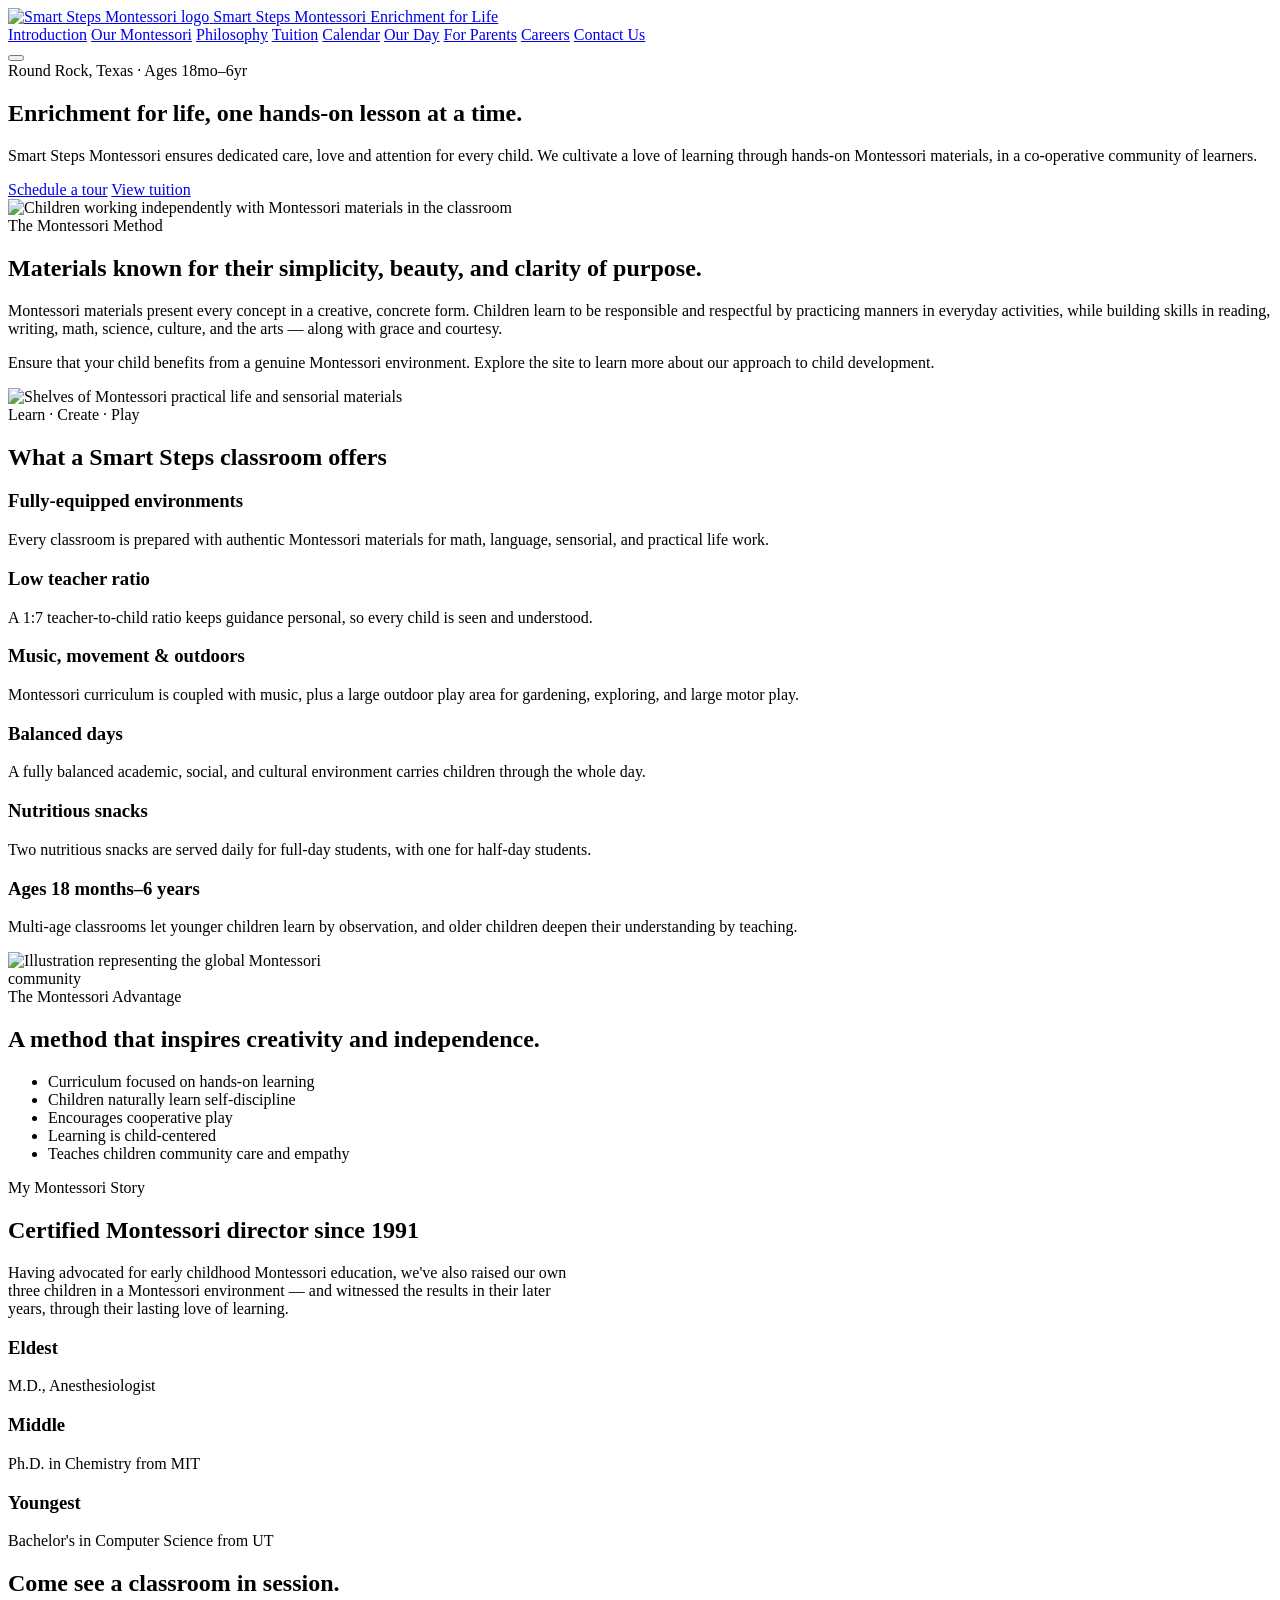
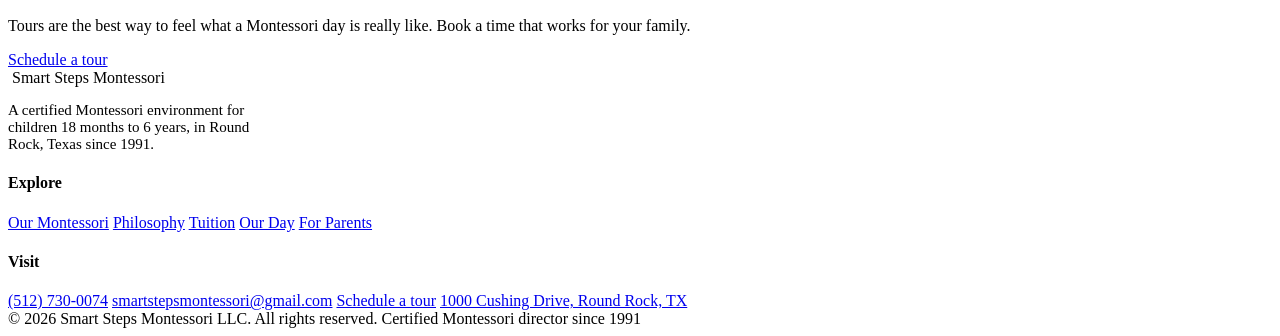
==== index.html @ af048578 "Add files via upload" ====
<!DOCTYPE html>
<html lang="en">
<head>
<meta charset="UTF-8">
<meta name="viewport" content="width=device-width, initial-scale=1.0">
<title>Introduction | Smart Steps Montessori</title>
<meta name="description" content="Individual-centered Montessori approach to child development in Round Rock, Texas. Innovative, creative, respectful, responsible, caring.">
<link rel="preconnect" href="https://fonts.googleapis.com">
<link rel="preconnect" href="https://fonts.gstatic.com" crossorigin>
<link href="https://fonts.googleapis.com/css2?family=Petrona:wght@500;600;700&family=Nunito+Sans:wght@400;600;700;800&family=Space+Mono:wght@400;700&display=swap" rel="stylesheet">
<link rel="stylesheet" href="assets/css/style.css">
</head>
<body>
<header class="site-header">
  <div class="header-inner">
    <a class="brand" href="index.html">
      <img src="assets/images/logo.png" alt="Smart Steps Montessori logo">
      <span>
        <span class="brand-name">Smart Steps Montessori</span>
        <span class="brand-tag">Enrichment for Life</span>
      </span>
    </a>
    <nav class="main-nav" aria-label="Primary">
      <a href="index.html" class="current">Introduction</a>
      <a href="our-montessori.html">Our Montessori</a>
      <a href="philosophy.html">Philosophy</a>
      <a href="tuition.html">Tuition</a>
      <a href="calendar.html">Calendar</a>
      <a href="our-day.html">Our Day</a>
      <a href="for-parents.html">For Parents</a>
      <a href="careers.html">Careers</a>
      <a href="contact.html">Contact Us</a>
    </nav>
    <button class="nav-toggle" aria-label="Toggle menu" aria-expanded="false">
      <span></span>
    </button>
  </div>
</header>


<section class="hero">
  <div class="hero-copy">
    <span class="eyebrow">Round Rock, Texas &middot; Ages 18mo&ndash;6yr</span>
    <h1>Enrichment for life, one hands-on lesson at a time.</h1>
    <p class="lede">Smart Steps Montessori ensures dedicated care, love and attention for every child. We cultivate a love of learning through hands-on Montessori materials, in a co-operative community of learners.</p>
    <div class="button-row">
      <a class="btn btn-primary" href="https://calendly.com/ssms/smart-steps-montessori-tour" target="_blank" rel="noopener">Schedule a tour</a>
      <a class="btn btn-outline" href="tuition.html">View tuition</a>
    </div>
  </div>
  <div class="hero-media">
    <img src="assets/images/hero-kids.jpg" alt="Children working independently with Montessori materials in the classroom">
  </div>
</section>

<div class="material-strip"><span></span><span></span><span></span><span></span><span></span><span></span><span></span><span></span></div>

<section class="block">
  <div class="container">
    <div class="split">
      <div>
        <span class="eyebrow">The Montessori Method</span>
        <h2>Materials known for their simplicity, beauty, and clarity of purpose.</h2>
        <p>Montessori materials present every concept in a creative, concrete form. Children learn to be responsible and respectful by practicing manners in everyday activities, while building skills in reading, writing, math, science, culture, and the arts &mdash; along with grace and courtesy.</p>
        <p>Ensure that your child benefits from a genuine Montessori environment. Explore the site to learn more about our approach to child development.</p>
      </div>
      <div class="split-media">
        <img src="assets/images/classroom-shelf.jpg" alt="Shelves of Montessori practical life and sensorial materials">
      </div>
    </div>
  </div>
</section>

<section class="block alt">
  <div class="container">
    <div class="section-head">
      <span class="eyebrow">Learn &middot; Create &middot; Play</span>
      <h2>What a Smart Steps classroom offers</h2>
    </div>
    <ul class="grid cols-3" style="list-style:none; padding:0;">
      <li class="card">
        <h3>Fully-equipped environments</h3>
        <p>Every classroom is prepared with authentic Montessori materials for math, language, sensorial, and practical life work.</p>
      </li>
      <li class="card">
        <h3>Low teacher ratio</h3>
        <p>A 1:7 teacher-to-child ratio keeps guidance personal, so every child is seen and understood.</p>
      </li>
      <li class="card">
        <h3>Music, movement &amp; outdoors</h3>
        <p>Montessori curriculum is coupled with music, plus a large outdoor play area for gardening, exploring, and large motor play.</p>
      </li>
      <li class="card">
        <h3>Balanced days</h3>
        <p>A fully balanced academic, social, and cultural environment carries children through the whole day.</p>
      </li>
      <li class="card">
        <h3>Nutritious snacks</h3>
        <p>Two nutritious snacks are served daily for full-day students, with one for half-day students.</p>
      </li>
      <li class="card">
        <h3>Ages 18 months&ndash;6 years</h3>
        <p>Multi-age classrooms let younger children learn by observation, and older children deepen their understanding by teaching.</p>
      </li>
    </ul>
  </div>
</section>

<section class="block">
  <div class="container">
    <div class="split reverse">
      <div class="split-media">
        <img src="assets/images/globe.png" alt="Illustration representing the global Montessori community" style="max-width:340px; margin:0 auto; box-shadow:none;">
      </div>
      <div>
        <span class="eyebrow">The Montessori Advantage</span>
        <h2>A method that inspires creativity and independence.</h2>
        <ul class="leaf-list">
          <li>Curriculum focused on hands-on learning</li>
          <li>Children naturally learn self-discipline</li>
          <li>Encourages cooperative play</li>
          <li>Learning is child-centered</li>
          <li>Teaches children community care and empathy</li>
        </ul>
      </div>
    </div>
  </div>
</section>

<section class="block alt">
  <div class="container">
    <div class="section-head" style="max-width:70ch;">
      <span class="eyebrow">My Montessori Story</span>
      <h2>Certified Montessori director since 1991</h2>
      <p>Having advocated for early childhood Montessori education, we've also raised our own three children in a Montessori environment &mdash; and witnessed the results in their later years, through their lasting love of learning.</p>
    </div>
    <div class="grid cols-3">
      <div class="card"><h3>Eldest</h3><p>M.D., Anesthesiologist</p></div>
      <div class="card"><h3>Middle</h3><p>Ph.D. in Chemistry from MIT</p></div>
      <div class="card"><h3>Youngest</h3><p>Bachelor's in Computer Science from UT</p></div>
    </div>
  </div>
</section>

<section class="block">
  <div class="container">
    <div class="callout">
      <div>
        <h2>Come see a classroom in session.</h2>
        <p>Tours are the best way to feel what a Montessori day is really like. Book a time that works for your family.</p>
      </div>
      <a class="btn btn-primary" href="https://calendly.com/ssms/smart-steps-montessori-tour" target="_blank" rel="noopener">Schedule a tour</a>
    </div>
  </div>
</section>
<footer class="site-footer">
  <div class="container">
    <div class="footer-grid">
      <div>
        <div class="footer-brand">
          <img src="assets/images/logo.png" alt="">
          <span>Smart Steps Montessori</span>
        </div>
        <p style="max-width: 34ch; font-size: 0.94rem;">A certified Montessori environment for children 18 months to 6 years, in Round Rock, Texas since 1991.</p>
      </div>
      <div class="footer-col">
        <h4>Explore</h4>
        <a href="our-montessori.html">Our Montessori</a>
        <a href="philosophy.html">Philosophy</a>
        <a href="tuition.html">Tuition</a>
        <a href="our-day.html">Our Day</a>
        <a href="for-parents.html">For Parents</a>
      </div>
      <div class="footer-col">
        <h4>Visit</h4>
        <a href="tel:+15127300074">(512) 730-0074</a>
        <a href="mailto:smartstepsmontessori@gmail.com">smartstepsmontessori@gmail.com</a>
        <a href="https://calendly.com/ssms/smart-steps-montessori-tour" target="_blank" rel="noopener">Schedule a tour</a>
        <a href="contact.html">1000 Cushing Drive, Round Rock, TX</a>
      </div>
    </div>
    <div class="footer-bottom">
      <span>&copy; <span id="year"></span> Smart Steps Montessori LLC. All rights reserved.</span>
      <span class="tagline">Certified Montessori director since 1991</span>
    </div>
  </div>
</footer>
<script>document.getElementById('year').textContent = new Date().getFullYear();</script>
<script src="assets/js/main.js"></script>
</body>
</html>
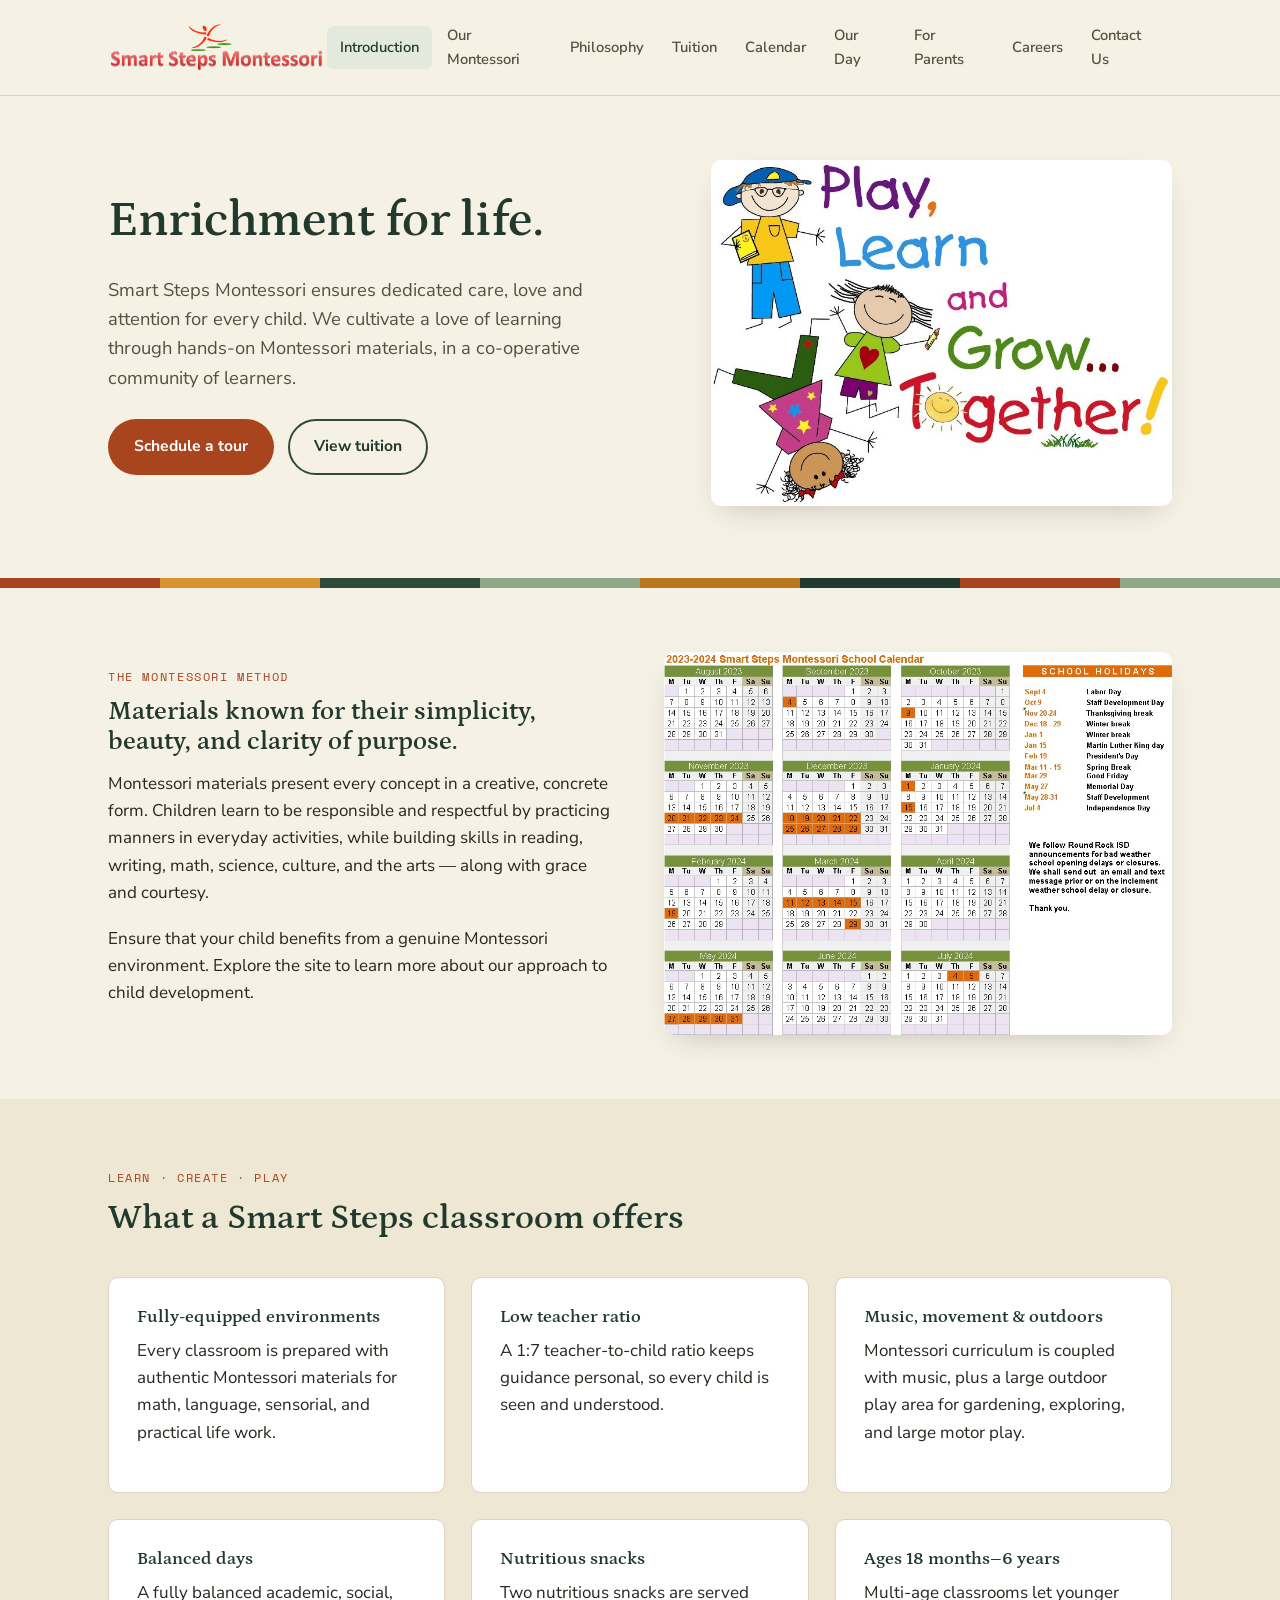
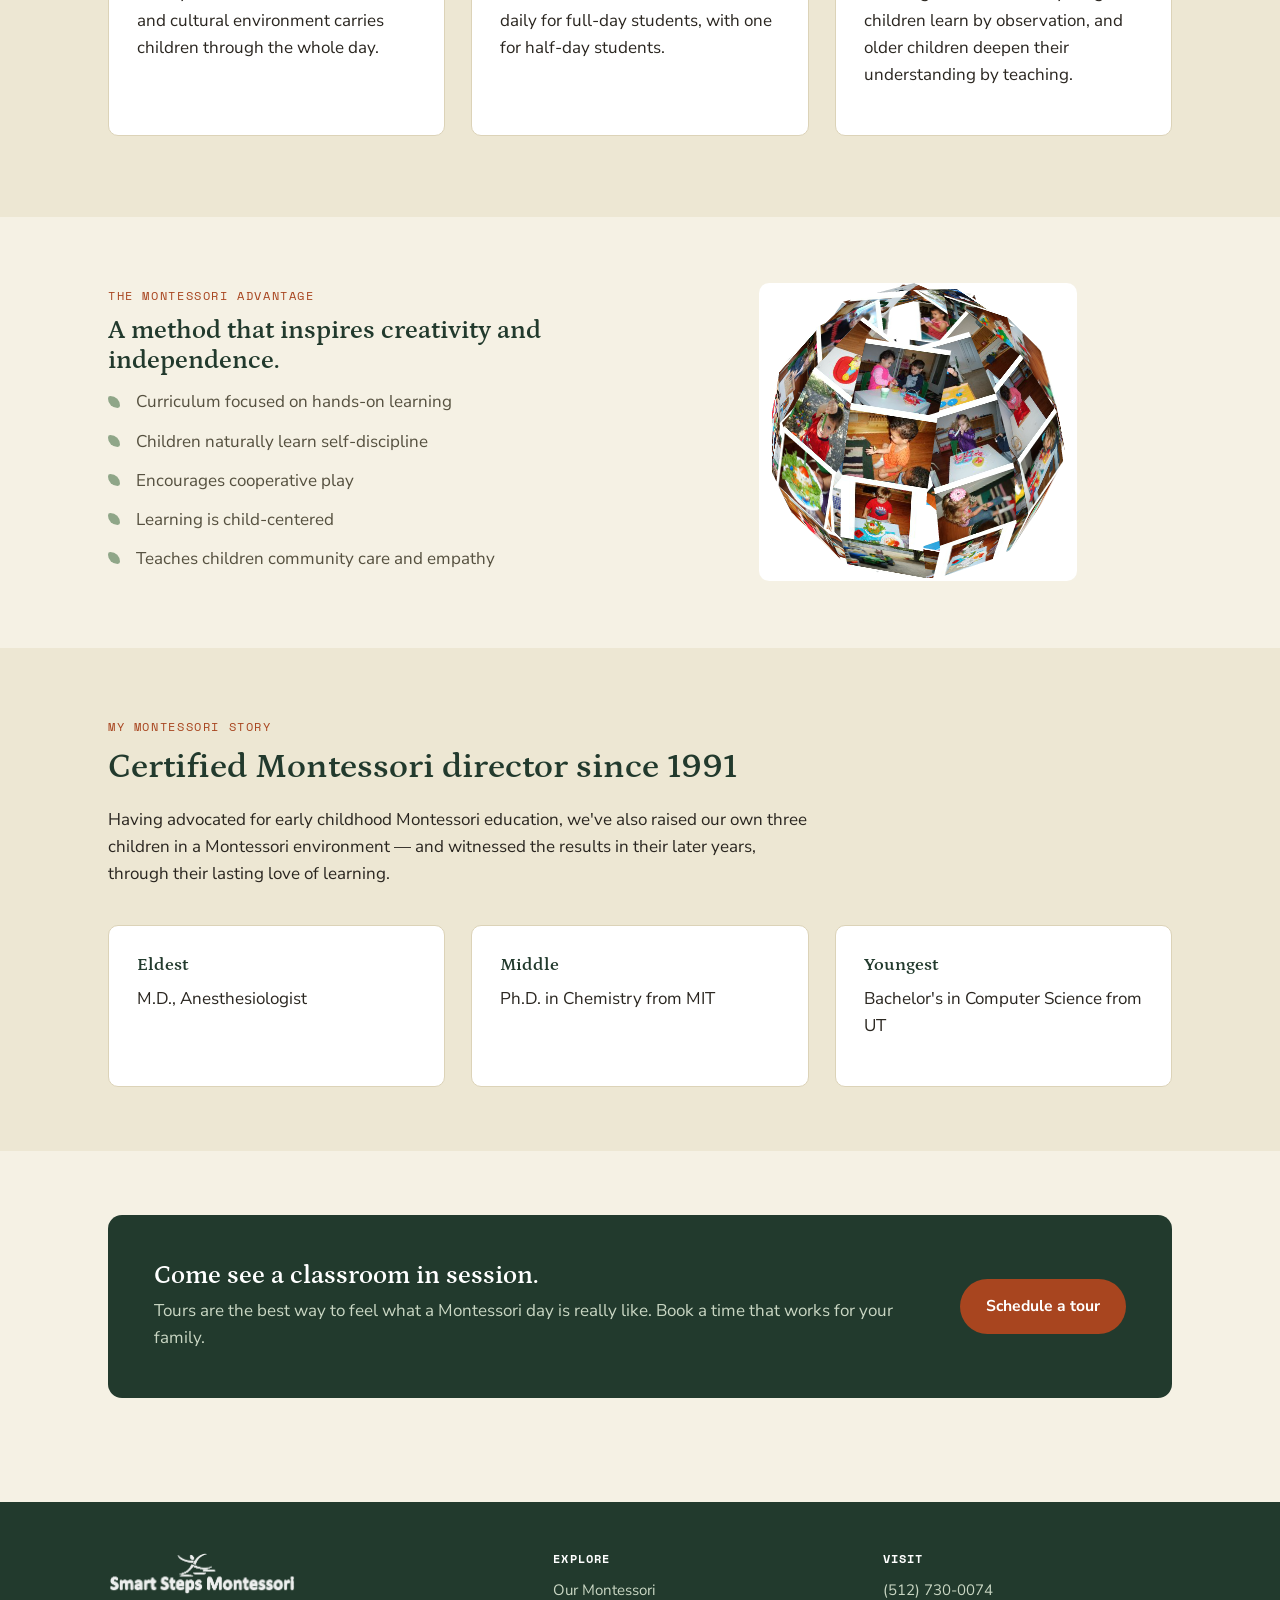
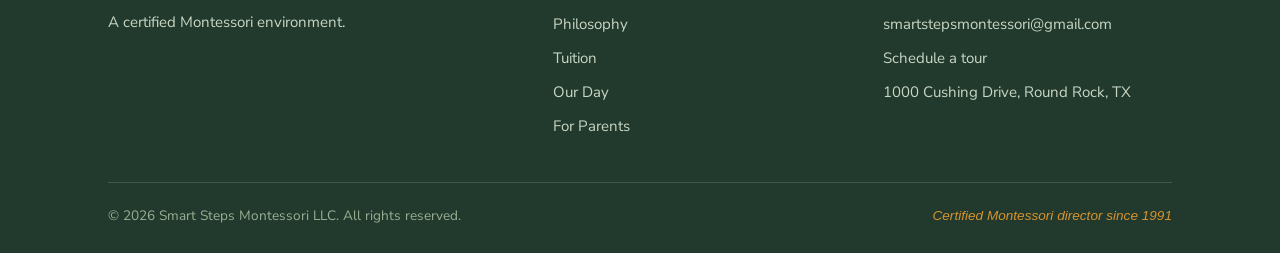
==== commit 0891a331: "Update index.html" ====
--- a/index.html
+++ b/index.html
@@ -15,10 +15,6 @@
   <div class="header-inner">
     <a class="brand" href="index.html">
       <img src="assets/images/logo.png" alt="Smart Steps Montessori logo">
-      <span>
-        <span class="brand-name">Smart Steps Montessori</span>
-        <span class="brand-tag">Enrichment for Life</span>
-      </span>
     </a>
     <nav class="main-nav" aria-label="Primary">
       <a href="index.html" class="current">Introduction</a>
@@ -40,8 +36,7 @@
 
 <section class="hero">
   <div class="hero-copy">
-    <span class="eyebrow">Round Rock, Texas &middot; Ages 18mo&ndash;6yr</span>
-    <h1>Enrichment for life, one hands-on lesson at a time.</h1>
+    <h1>Enrichment for life.</h1>
     <p class="lede">Smart Steps Montessori ensures dedicated care, love and attention for every child. We cultivate a love of learning through hands-on Montessori materials, in a co-operative community of learners.</p>
     <div class="button-row">
       <a class="btn btn-primary" href="https://calendly.com/ssms/smart-steps-montessori-tour" target="_blank" rel="noopener">Schedule a tour</a>
@@ -159,9 +154,8 @@
       <div>
         <div class="footer-brand">
           <img src="assets/images/logo.png" alt="">
-          <span>Smart Steps Montessori</span>
         </div>
-        <p style="max-width: 34ch; font-size: 0.94rem;">A certified Montessori environment for children 18 months to 6 years, in Round Rock, Texas since 1991.</p>
+        <p style="max-width: 34ch; font-size: 0.94rem;">A certified Montessori environment.</p>
       </div>
       <div class="footer-col">
         <h4>Explore</h4>
--- a/assets/css/style.css
+++ b/assets/css/style.css
@@ -0,0 +1,502 @@
+/* ==========================================================================
+   Smart Steps Montessori — Design System
+   Palette grounded in Montessori material colors:
+   - Paper: warm ivory (classroom wall / paper)
+   - Forest: deep green (the outdoor/garden work the school emphasizes)
+   - Marigold: warm gold (golden bead material)
+   - Brick: muted terracotta-brick (red rods / sandpaper letters)
+   - Sage: soft green-grey (plant/leaf tint for cards)
+   ========================================================================== */
+
+:root {
+  --paper: #F5F1E4;
+  --paper-deep: #EDE7D3;
+  --ink: #2A2620;
+  --ink-soft: #55503f;
+  --forest: #2F4A3B;
+  --forest-deep: #223A2D;
+  --marigold: #D6932E;
+  --marigold-deep: #B9761C;
+  --brick: #A8451F;
+  --sage: #8FA688;
+  --sage-pale: #E4E9DD;
+  --line: #DCD3B8;
+  --radius: 6px;
+  --shadow: 0 12px 30px -14px rgba(42, 38, 32, 0.28);
+  --max: 1120px;
+}
+
+/* -------------------- Reset -------------------- */
+*, *::before, *::after { box-sizing: border-box; }
+html { scroll-behavior: smooth; }
+body {
+  margin: 0;
+  background: var(--paper);
+  color: var(--ink);
+  font-family: "Nunito Sans", -apple-system, BlinkMacSystemFont, "Segoe UI", sans-serif;
+  font-size: 17px;
+  line-height: 1.6;
+  -webkit-font-smoothing: antialiased;
+}
+img { max-width: 100%; display: block; }
+a { color: inherit; }
+ul { padding-left: 0; }
+h1, h2, h3, h4 {
+  font-family: "Petrona", Georgia, "Times New Roman", serif;
+  font-weight: 600;
+  line-height: 1.18;
+  margin: 0 0 0.5em;
+  color: var(--forest-deep);
+}
+p { margin: 0 0 1.1em; }
+.container {
+  max-width: var(--max);
+  margin: 0 auto;
+  padding: 0 28px;
+}
+
+/* focus visibility */
+a:focus-visible, button:focus-visible, .btn:focus-visible {
+  outline: 3px solid var(--marigold);
+  outline-offset: 3px;
+}
+
+@media (prefers-reduced-motion: reduce) {
+  * { animation: none !important; transition: none !important; scroll-behavior: auto !important; }
+}
+
+/* -------------------- Eyebrow / labels (mono, ties to counting materials) -------------------- */
+.eyebrow {
+  font-family: "Space Mono", monospace;
+  font-size: 0.72rem;
+  letter-spacing: 0.14em;
+  text-transform: uppercase;
+  color: var(--brick);
+  display: inline-block;
+  margin-bottom: 0.9em;
+}
+
+/* -------------------- Header -------------------- */
+.site-header {
+  position: sticky;
+  top: 0;
+  z-index: 50;
+  background: var(--paper);
+  border-bottom: 1px solid var(--line);
+}
+.header-inner {
+  display: flex;
+  align-items: center;
+  justify-content: space-between;
+  padding: 14px 28px;
+  max-width: var(--max);
+  margin: 0 auto;
+}
+.brand {
+  display: flex;
+  align-items: center;
+  gap: 12px;
+  text-decoration: none;
+  color: var(--forest-deep);
+}
+.brand img { height: 52px; width: auto; }
+.brand-name {
+  font-family: "Petrona", serif;
+  font-weight: 700;
+  font-size: 1.28rem;
+  line-height: 1.1;
+}
+.brand-tag {
+  display: block;
+  font-family: "Space Mono", monospace;
+  font-size: 0.65rem;
+  letter-spacing: 0.1em;
+  text-transform: uppercase;
+  color: var(--sage);
+  font-weight: 400;
+}
+
+.main-nav { display: flex; align-items: center; gap: 2px; }
+.main-nav a {
+  text-decoration: none;
+  font-size: 0.92rem;
+  font-weight: 600;
+  color: var(--ink-soft);
+  padding: 10px 13px;
+  border-radius: var(--radius);
+  transition: background 0.15s ease, color 0.15s ease;
+}
+.main-nav a:hover { background: var(--sage-pale); color: var(--forest-deep); }
+.main-nav a.current { color: var(--forest-deep); background: var(--sage-pale); }
+
+.nav-toggle {
+  display: none;
+  background: none;
+  border: 2px solid var(--forest);
+  border-radius: var(--radius);
+  width: 44px;
+  height: 44px;
+  align-items: center;
+  justify-content: center;
+  cursor: pointer;
+}
+.nav-toggle span,
+.nav-toggle span::before,
+.nav-toggle span::after {
+  content: "";
+  display: block;
+  width: 20px;
+  height: 2px;
+  background: var(--forest-deep);
+  position: relative;
+  transition: transform 0.2s ease, opacity 0.2s ease;
+}
+.nav-toggle span::before { position: absolute; top: -6px; }
+.nav-toggle span::after { position: absolute; top: 6px; }
+.nav-toggle[aria-expanded="true"] span { background: transparent; }
+.nav-toggle[aria-expanded="true"] span::before { transform: rotate(45deg); top: 0; }
+.nav-toggle[aria-expanded="true"] span::after { transform: rotate(-45deg); top: 0; }
+
+/* -------------------- Material strip (signature divider) --------------------
+   A row of blocks echoing the classic Montessori number-rod / bead-bar
+   color sequence, used as a section divider instead of a plain rule. */
+.material-strip {
+  display: flex;
+  width: 100%;
+  height: 10px;
+}
+.material-strip span { flex: 1; }
+.material-strip span:nth-child(1) { background: var(--brick); }
+.material-strip span:nth-child(2) { background: var(--marigold); }
+.material-strip span:nth-child(3) { background: var(--forest); }
+.material-strip span:nth-child(4) { background: var(--sage); }
+.material-strip span:nth-child(5) { background: var(--marigold-deep); }
+.material-strip span:nth-child(6) { background: var(--forest-deep); }
+.material-strip span:nth-child(7) { background: var(--brick); }
+.material-strip span:nth-child(8) { background: var(--sage); }
+
+/* -------------------- Hero -------------------- */
+.hero {
+  position: relative;
+  display: grid;
+  grid-template-columns: 1.1fr 0.9fr;
+  align-items: center;
+  gap: 40px;
+  padding: 64px 28px 72px;
+  max-width: var(--max);
+  margin: 0 auto;
+}
+.hero-copy h1 {
+  font-size: clamp(2.1rem, 4vw, 3.1rem);
+  letter-spacing: -0.01em;
+}
+.hero-copy p.lede {
+  font-size: 1.15rem;
+  color: var(--ink-soft);
+  max-width: 46ch;
+}
+.hero-media {
+  position: relative;
+  border-radius: 10px;
+  overflow: hidden;
+  box-shadow: var(--shadow);
+  aspect-ratio: 4 / 3;
+}
+.hero-media img { width: 100%; height: 100%; object-fit: cover; }
+
+.button-row { display: flex; gap: 14px; flex-wrap: wrap; margin-top: 1.6em; }
+.btn {
+  display: inline-flex;
+  align-items: center;
+  gap: 8px;
+  text-decoration: none;
+  font-weight: 700;
+  font-size: 0.98rem;
+  padding: 13px 24px;
+  border-radius: 999px;
+  border: 2px solid transparent;
+  cursor: pointer;
+  transition: transform 0.15s ease, background 0.15s ease, color 0.15s ease;
+}
+.btn-primary { background: var(--brick); color: #fff; }
+.btn-primary:hover { background: var(--marigold-deep); transform: translateY(-1px); }
+.btn-outline { background: transparent; border-color: var(--forest); color: var(--forest-deep); }
+.btn-outline:hover { background: var(--forest); color: #fff; }
+
+/* -------------------- Page banner (interior pages) -------------------- */
+.page-banner {
+  position: relative;
+  display: grid;
+  grid-template-columns: 1fr;
+  min-height: 220px;
+  align-items: center;
+}
+.page-banner img {
+  position: absolute;
+  inset: 0;
+  width: 100%;
+  height: 100%;
+  object-fit: cover;
+  z-index: 0;
+}
+.page-banner::after {
+  content: "";
+  position: absolute;
+  inset: 0;
+  background: linear-gradient(100deg, rgba(34,58,45,0.88) 0%, rgba(34,58,45,0.55) 55%, rgba(34,58,45,0.2) 100%);
+  z-index: 1;
+}
+.page-banner-copy {
+  position: relative;
+  z-index: 2;
+  padding: 52px 28px;
+  max-width: var(--max);
+  margin: 0 auto;
+  width: 100%;
+}
+.page-banner-copy h1 { color: #fff; margin-bottom: 0.2em; }
+.page-banner-copy p { color: #EDE7D3; margin: 0; max-width: 60ch; }
+
+/* -------------------- Sections -------------------- */
+section.block { padding: 64px 0; }
+section.block.tight { padding: 44px 0; }
+section.block.alt { background: var(--paper-deep); }
+.section-head { max-width: 62ch; margin-bottom: 2.2em; }
+.section-head h2 { font-size: clamp(1.6rem, 3vw, 2.2rem); }
+
+/* -------------------- Cards / grids -------------------- */
+.grid { display: grid; gap: 26px; }
+.grid.cols-3 { grid-template-columns: repeat(3, 1fr); }
+.grid.cols-2 { grid-template-columns: repeat(2, 1fr); }
+
+.card {
+  background: #fff;
+  border: 1px solid var(--line);
+  border-radius: 10px;
+  padding: 28px;
+}
+.card h3 { font-size: 1.15rem; }
+
+.leaf-list { list-style: none; margin: 0; padding: 0; }
+.leaf-list li {
+  position: relative;
+  padding-left: 28px;
+  margin-bottom: 0.7em;
+  color: var(--ink-soft);
+}
+.leaf-list li::before {
+  content: "";
+  position: absolute;
+  left: 0;
+  top: 0.45em;
+  width: 12px;
+  height: 12px;
+  background: var(--sage);
+  border-radius: 3px 12px 3px 12px;
+}
+
+/* image + text split section */
+.split {
+  display: grid;
+  grid-template-columns: 1fr 1fr;
+  gap: 48px;
+  align-items: center;
+}
+.split img { border-radius: 10px; box-shadow: var(--shadow); }
+.split.reverse .split-media { order: 2; }
+
+/* -------------------- Pull quotes / reviews -------------------- */
+.review-grid {
+  columns: 3;
+  column-gap: 24px;
+}
+.review-card {
+  break-inside: avoid;
+  background: #fff;
+  border: 1px solid var(--line);
+  border-radius: 10px;
+  padding: 24px;
+  margin-bottom: 24px;
+}
+.review-stars { color: var(--marigold-deep); letter-spacing: 2px; font-size: 0.9rem; margin-bottom: 0.6em; }
+.review-name {
+  font-family: "Space Mono", monospace;
+  font-size: 0.75rem;
+  letter-spacing: 0.08em;
+  text-transform: uppercase;
+  color: var(--brick);
+  margin-top: 0.8em;
+  display: block;
+}
+.review-card p { font-size: 0.95rem; color: var(--ink-soft); margin-bottom: 0; }
+
+/* -------------------- Timeline (Our Day) -------------------- */
+.timeline { border-left: 3px solid var(--line); margin-left: 8px; }
+.timeline-item {
+  position: relative;
+  padding: 4px 0 30px 32px;
+}
+.timeline-item::before {
+  content: "";
+  position: absolute;
+  left: -9px;
+  top: 6px;
+  width: 15px;
+  height: 15px;
+  border-radius: 50%;
+  background: var(--marigold);
+  border: 3px solid var(--paper);
+}
+.timeline-item:nth-child(3n+2)::before { background: var(--brick); }
+.timeline-item:nth-child(3n)::before { background: var(--forest); }
+.timeline-time {
+  font-family: "Space Mono", monospace;
+  font-size: 0.82rem;
+  color: var(--brick);
+  font-weight: 700;
+  display: block;
+  margin-bottom: 0.2em;
+}
+.timeline-item h3 { font-size: 1.05rem; margin-bottom: 0.2em; }
+.timeline-item p { color: var(--ink-soft); margin-bottom: 0; font-size: 0.96rem; }
+
+/* -------------------- Pricing (Tuition) -------------------- */
+.price-card {
+  background: #fff;
+  border: 1px solid var(--line);
+  border-radius: 10px;
+  padding: 26px;
+}
+.price-card h3 { font-size: 1.05rem; margin-bottom: 1em; color: var(--brick); }
+.price-row {
+  display: flex;
+  justify-content: space-between;
+  padding: 12px 0;
+  border-bottom: 1px dashed var(--line);
+  font-size: 0.98rem;
+}
+.price-row:last-child { border-bottom: none; }
+.price-amount { font-family: "Space Mono", monospace; font-weight: 700; color: var(--forest-deep); }
+
+/* -------------------- Callout / CTA band -------------------- */
+.callout {
+  background: var(--forest-deep);
+  color: #EDE7D3;
+  border-radius: 14px;
+  padding: 46px;
+  display: grid;
+  grid-template-columns: 1.3fr auto;
+  align-items: center;
+  gap: 24px;
+}
+.callout h2 { color: #fff; margin-bottom: 0.25em; }
+.callout p { color: #C9D6C3; margin-bottom: 0; }
+
+/* -------------------- Contact -------------------- */
+.contact-grid {
+  display: grid;
+  grid-template-columns: 1fr 1fr;
+  gap: 40px;
+}
+.contact-detail { display: flex; gap: 14px; margin-bottom: 22px; }
+.contact-detail .label {
+  font-family: "Space Mono", monospace;
+  font-size: 0.72rem;
+  text-transform: uppercase;
+  letter-spacing: 0.1em;
+  color: var(--sage);
+  display: block;
+  margin-bottom: 3px;
+}
+.map-frame { border-radius: 10px; overflow: hidden; border: 1px solid var(--line); box-shadow: var(--shadow); }
+.map-frame iframe { width: 100%; height: 320px; border: 0; display: block; }
+
+/* -------------------- Footer -------------------- */
+.site-footer {
+  background: var(--forest-deep);
+  color: #C9D6C3;
+  padding: 50px 0 26px;
+  margin-top: 40px;
+}
+.footer-grid {
+  display: grid;
+  grid-template-columns: 1.4fr 1fr 1fr;
+  gap: 40px;
+  margin-bottom: 34px;
+}
+.footer-brand { display: flex; align-items: center; gap: 12px; margin-bottom: 14px; }
+.footer-brand img { height: 44px; width: auto; filter: brightness(0) invert(1); opacity: 0.92; }
+.footer-brand span {
+  font-family: "Petrona", serif;
+  font-weight: 700;
+  font-size: 1.1rem;
+  color: #fff;
+}
+.footer-col h4 {
+  color: #fff;
+  font-family: "Space Mono", monospace;
+  font-size: 0.75rem;
+  letter-spacing: 0.1em;
+  text-transform: uppercase;
+  margin-bottom: 1em;
+}
+.footer-col a {
+  display: block;
+  text-decoration: none;
+  color: #C9D6C3;
+  font-size: 0.94rem;
+  margin-bottom: 10px;
+  transition: color 0.15s ease;
+}
+.footer-col a:hover { color: var(--marigold); }
+.footer-bottom {
+  border-top: 1px solid rgba(255,255,255,0.14);
+  padding-top: 22px;
+  display: flex;
+  justify-content: space-between;
+  flex-wrap: wrap;
+  gap: 10px;
+  font-size: 0.85rem;
+  color: #9AAE93;
+}
+.footer-bottom .tagline { font-style: italic; color: var(--marigold); }
+
+/* ==========================================================================
+   Responsive
+   ========================================================================== */
+@media (max-width: 900px) {
+  .hero { grid-template-columns: 1fr; padding-top: 40px; }
+  .hero-media { order: -1; }
+  .split, .split.reverse { grid-template-columns: 1fr; }
+  .split.reverse .split-media { order: 0; }
+  .grid.cols-3 { grid-template-columns: 1fr 1fr; }
+  .review-grid { columns: 2; }
+  .contact-grid { grid-template-columns: 1fr; }
+  .footer-grid { grid-template-columns: 1fr 1fr; }
+  .callout { grid-template-columns: 1fr; text-align: left; }
+}
+
+@media (max-width: 720px) {
+  .main-nav {
+    position: absolute;
+    top: 100%;
+    left: 0;
+    right: 0;
+    background: var(--paper);
+    border-bottom: 1px solid var(--line);
+    flex-direction: column;
+    align-items: stretch;
+    padding: 10px 20px 20px;
+    display: none;
+    gap: 4px;
+  }
+  .main-nav.open { display: flex; }
+  .main-nav a { padding: 12px 10px; font-size: 1rem; }
+  .nav-toggle { display: flex; }
+  .grid.cols-3, .grid.cols-2 { grid-template-columns: 1fr; }
+  .review-grid { columns: 1; }
+  .footer-grid { grid-template-columns: 1fr; gap: 28px; }
+  section.block { padding: 44px 0; }
+  .callout { padding: 32px 24px; }
+  .price-card { padding: 22px; }
+}
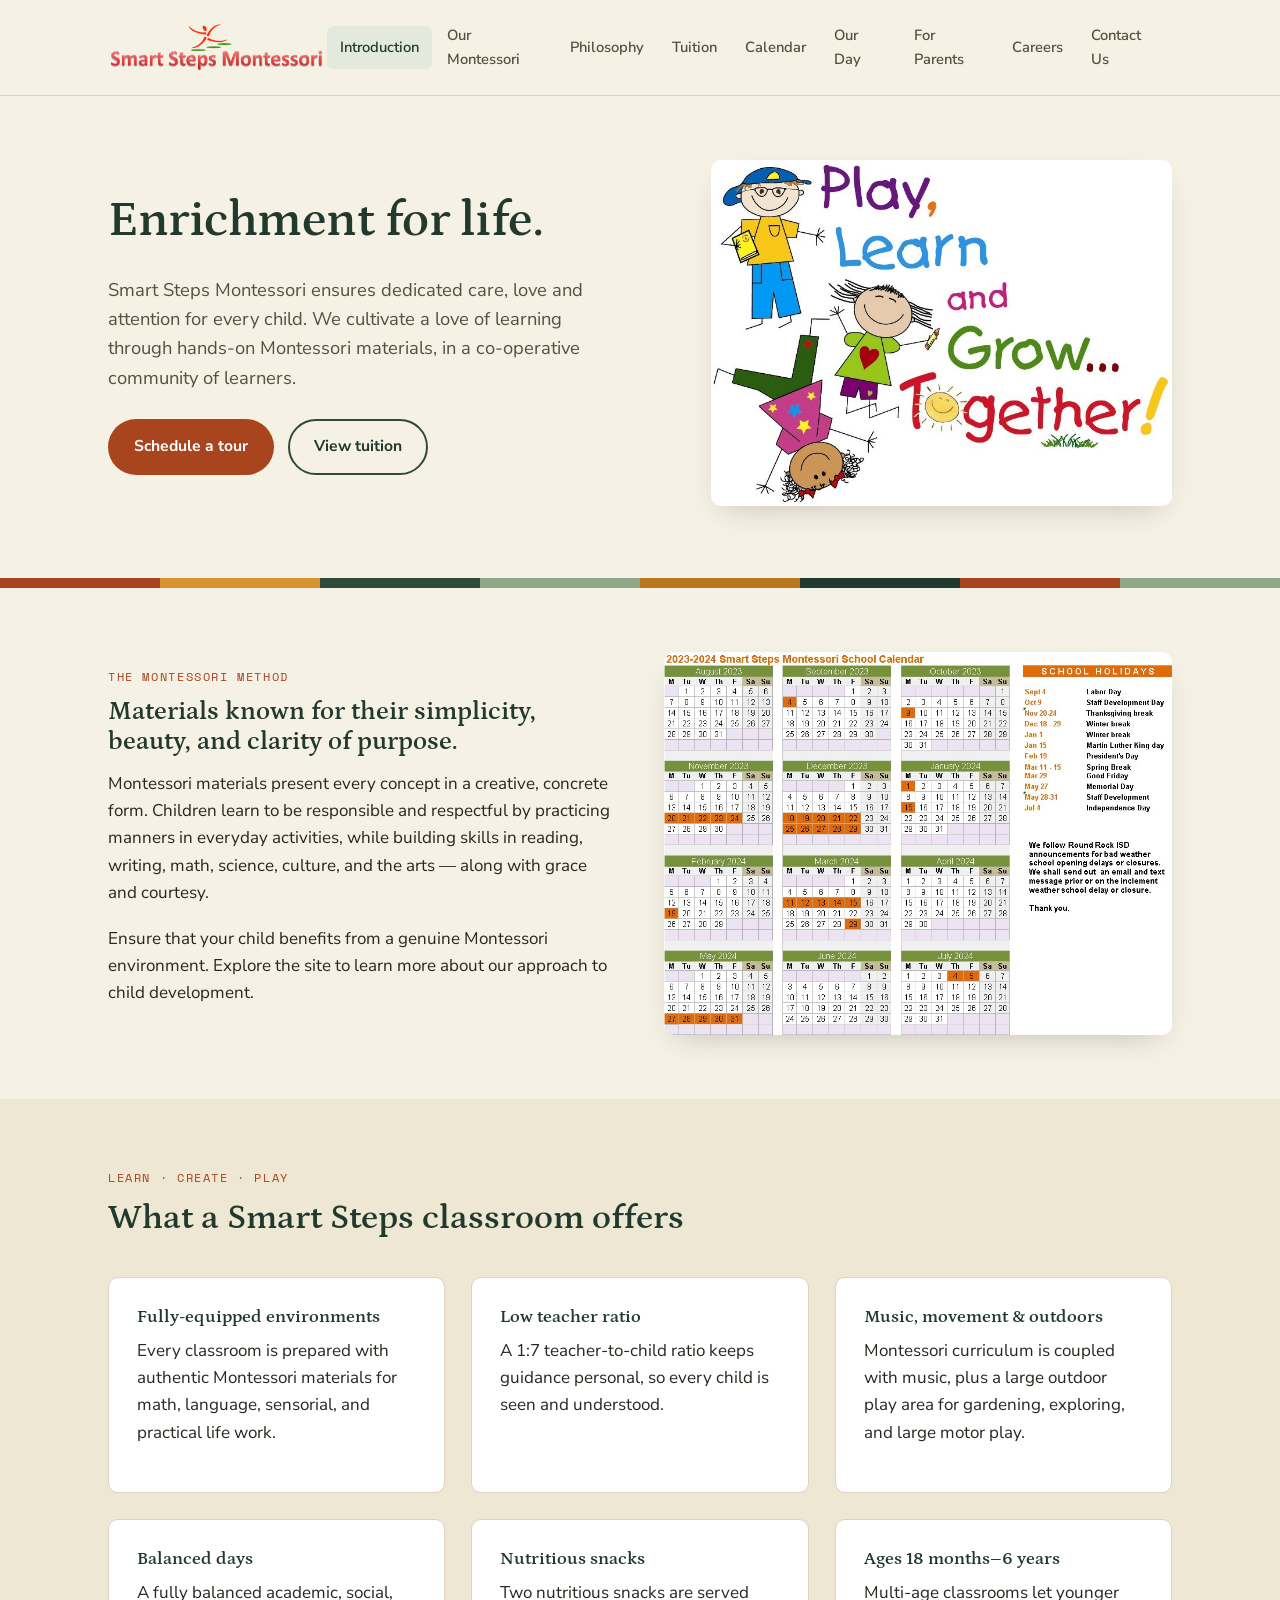
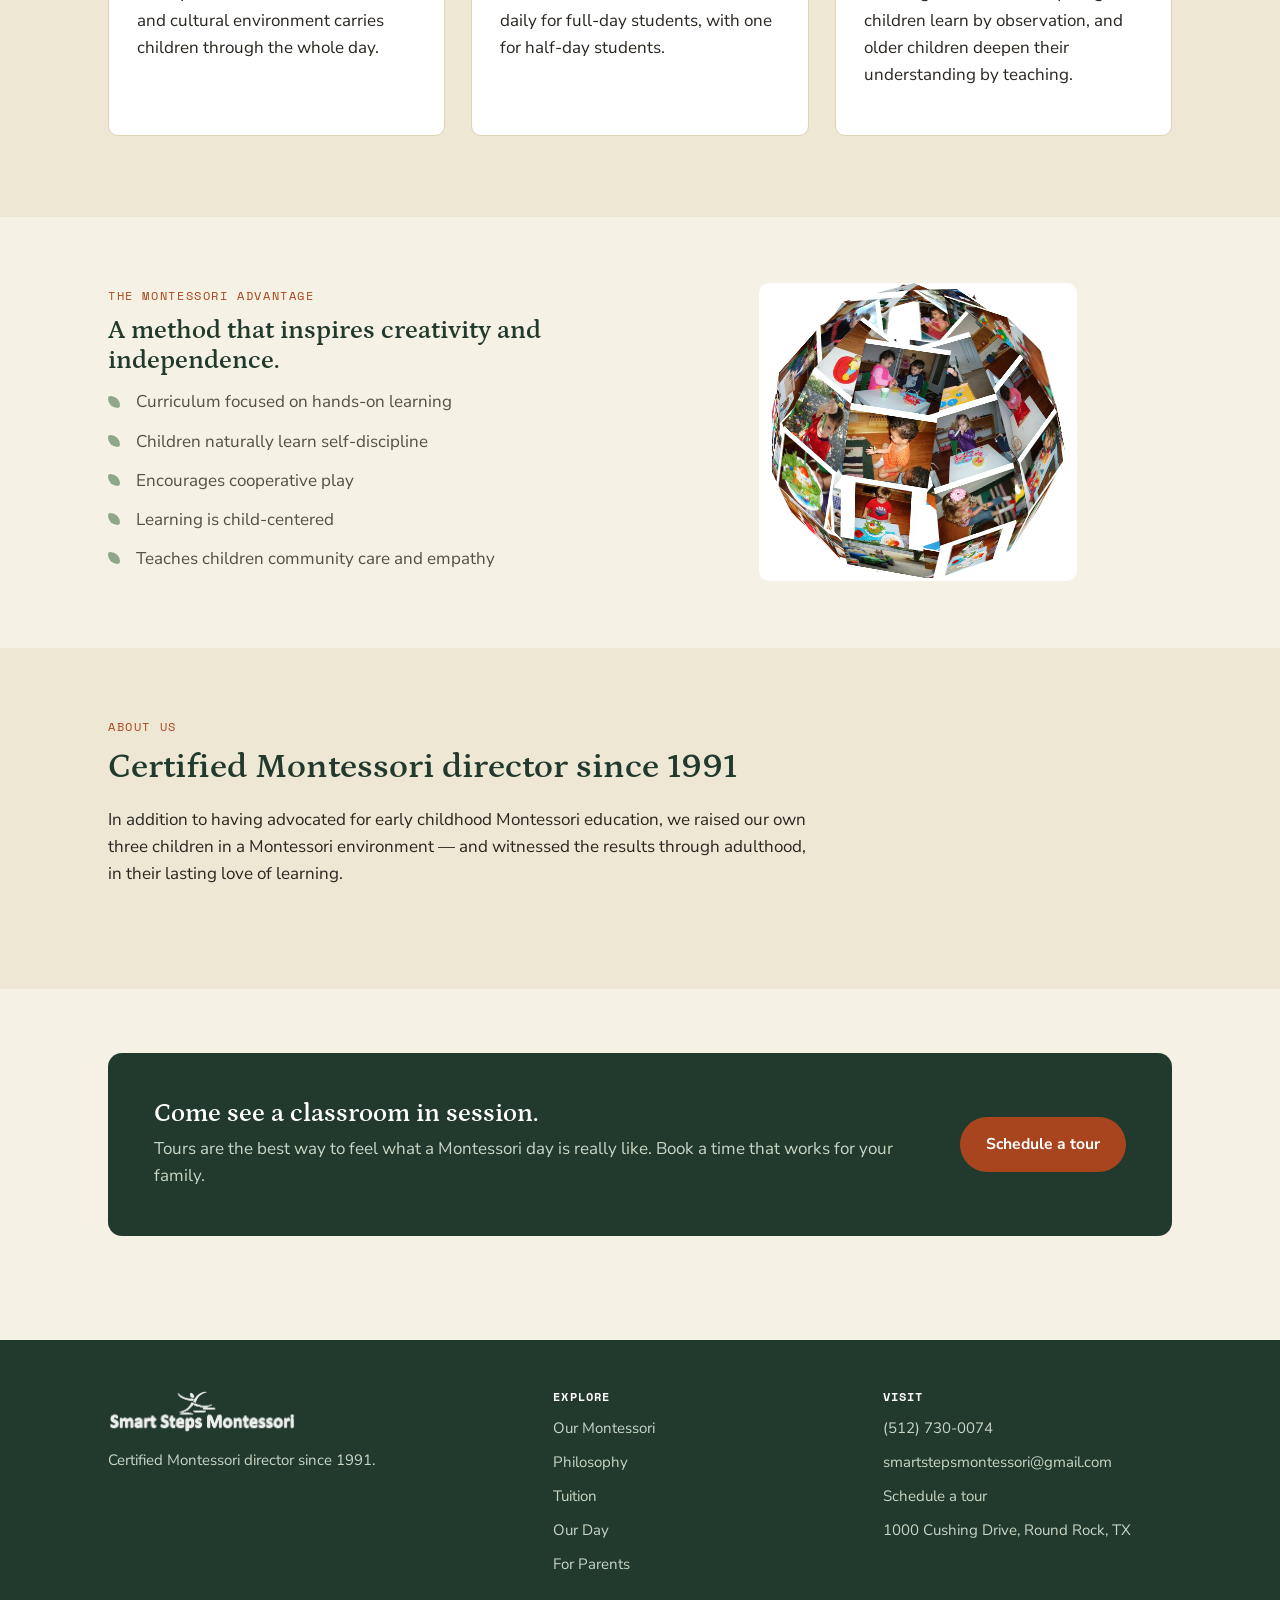
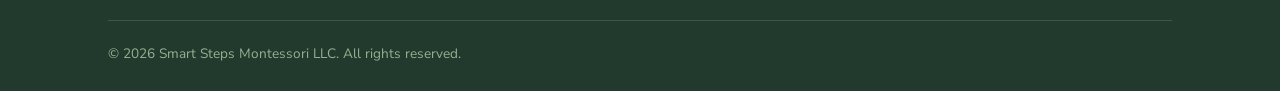
==== commit 514e5d42: "Revise text in index.html for clarity Updated text to enhance clarity and consistency in messaging." ====
--- a/index.html
+++ b/index.html
@@ -125,14 +125,9 @@
 <section class="block alt">
   <div class="container">
     <div class="section-head" style="max-width:70ch;">
-      <span class="eyebrow">My Montessori Story</span>
+      <span class="eyebrow">About Us</span>
       <h2>Certified Montessori director since 1991</h2>
-      <p>Having advocated for early childhood Montessori education, we've also raised our own three children in a Montessori environment &mdash; and witnessed the results in their later years, through their lasting love of learning.</p>
-    </div>
-    <div class="grid cols-3">
-      <div class="card"><h3>Eldest</h3><p>M.D., Anesthesiologist</p></div>
-      <div class="card"><h3>Middle</h3><p>Ph.D. in Chemistry from MIT</p></div>
-      <div class="card"><h3>Youngest</h3><p>Bachelor's in Computer Science from UT</p></div>
+      <p>In addition to having advocated for early childhood Montessori education, we raised our own three children in a Montessori environment &mdash; and witnessed the results through adulthood, in their lasting love of learning.</p>
     </div>
   </div>
 </section>
@@ -155,7 +150,7 @@
         <div class="footer-brand">
           <img src="assets/images/logo.png" alt="">
         </div>
-        <p style="max-width: 34ch; font-size: 0.94rem;">A certified Montessori environment.</p>
+        <p style="max-width: 34ch; font-size: 0.94rem;">Certified Montessori director since 1991.</p>
       </div>
       <div class="footer-col">
         <h4>Explore</h4>
@@ -175,7 +170,6 @@
     </div>
     <div class="footer-bottom">
       <span>&copy; <span id="year"></span> Smart Steps Montessori LLC. All rights reserved.</span>
-      <span class="tagline">Certified Montessori director since 1991</span>
     </div>
   </div>
 </footer>
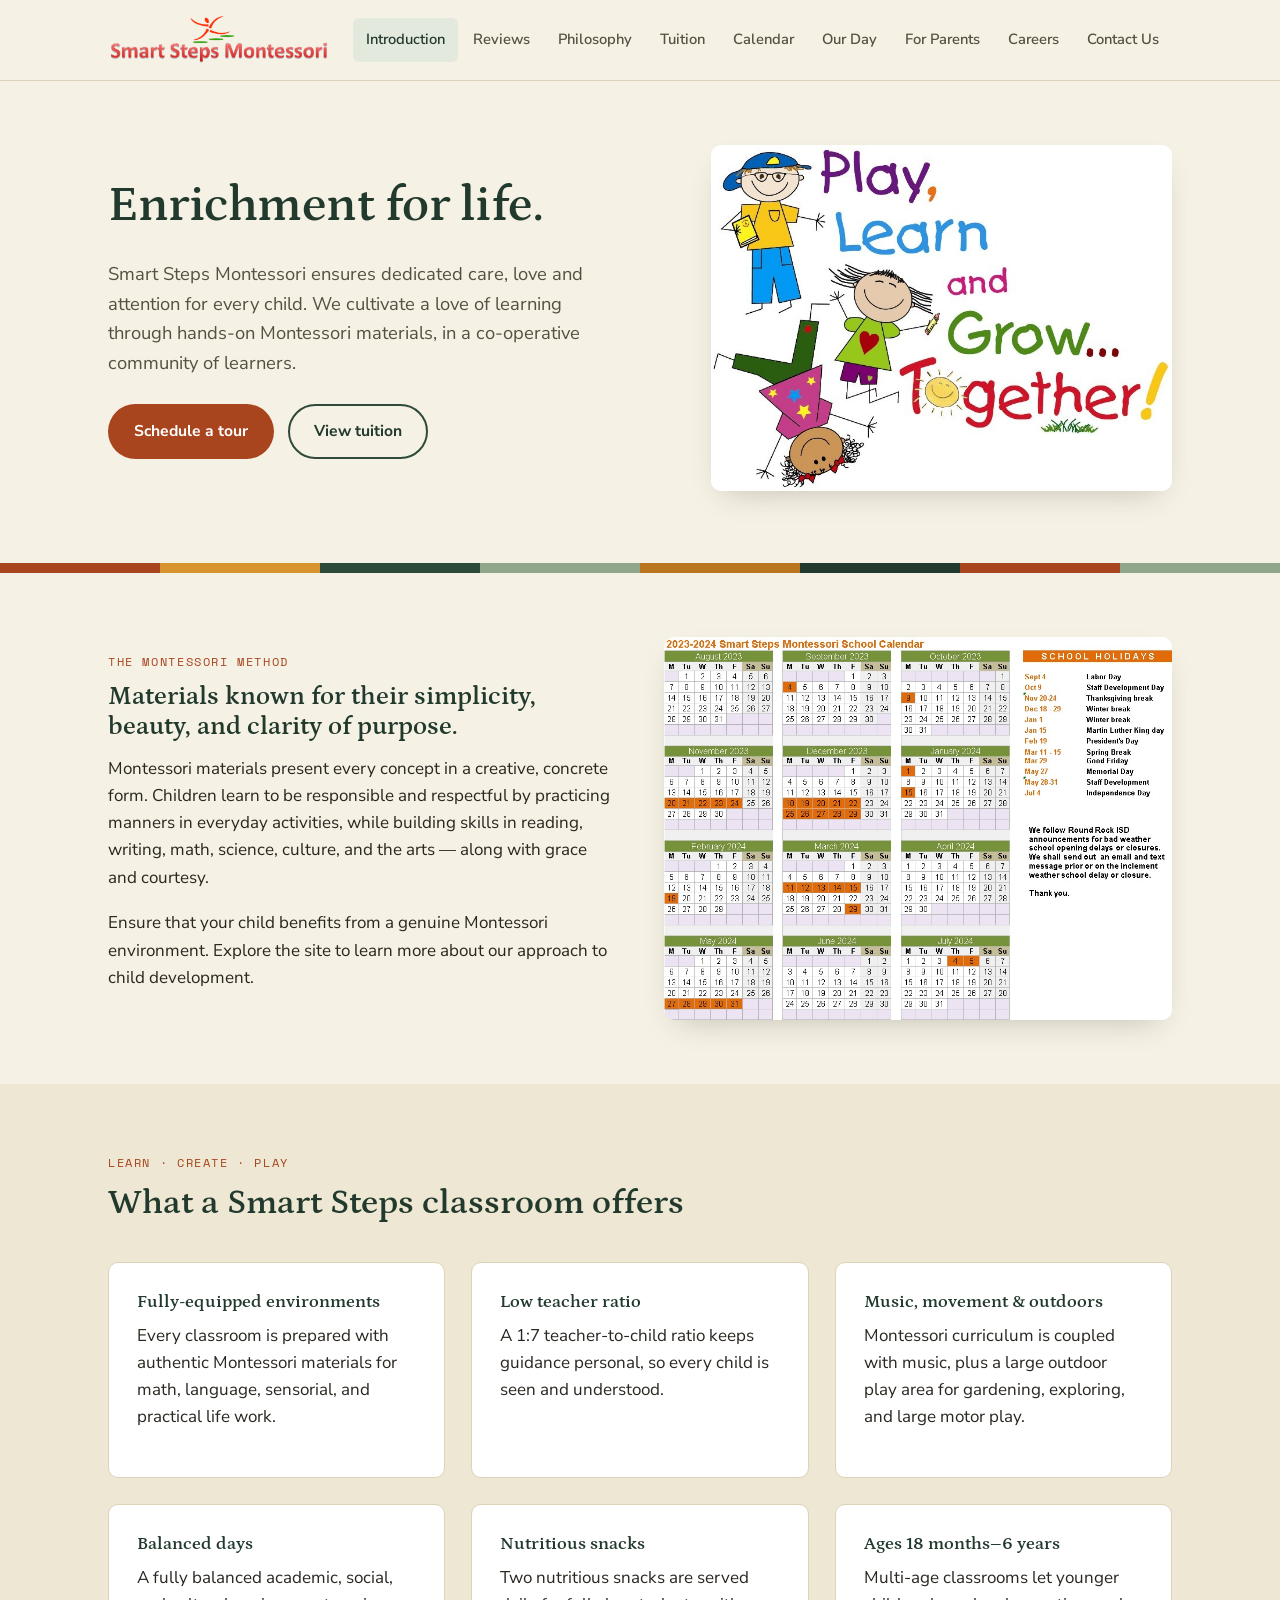
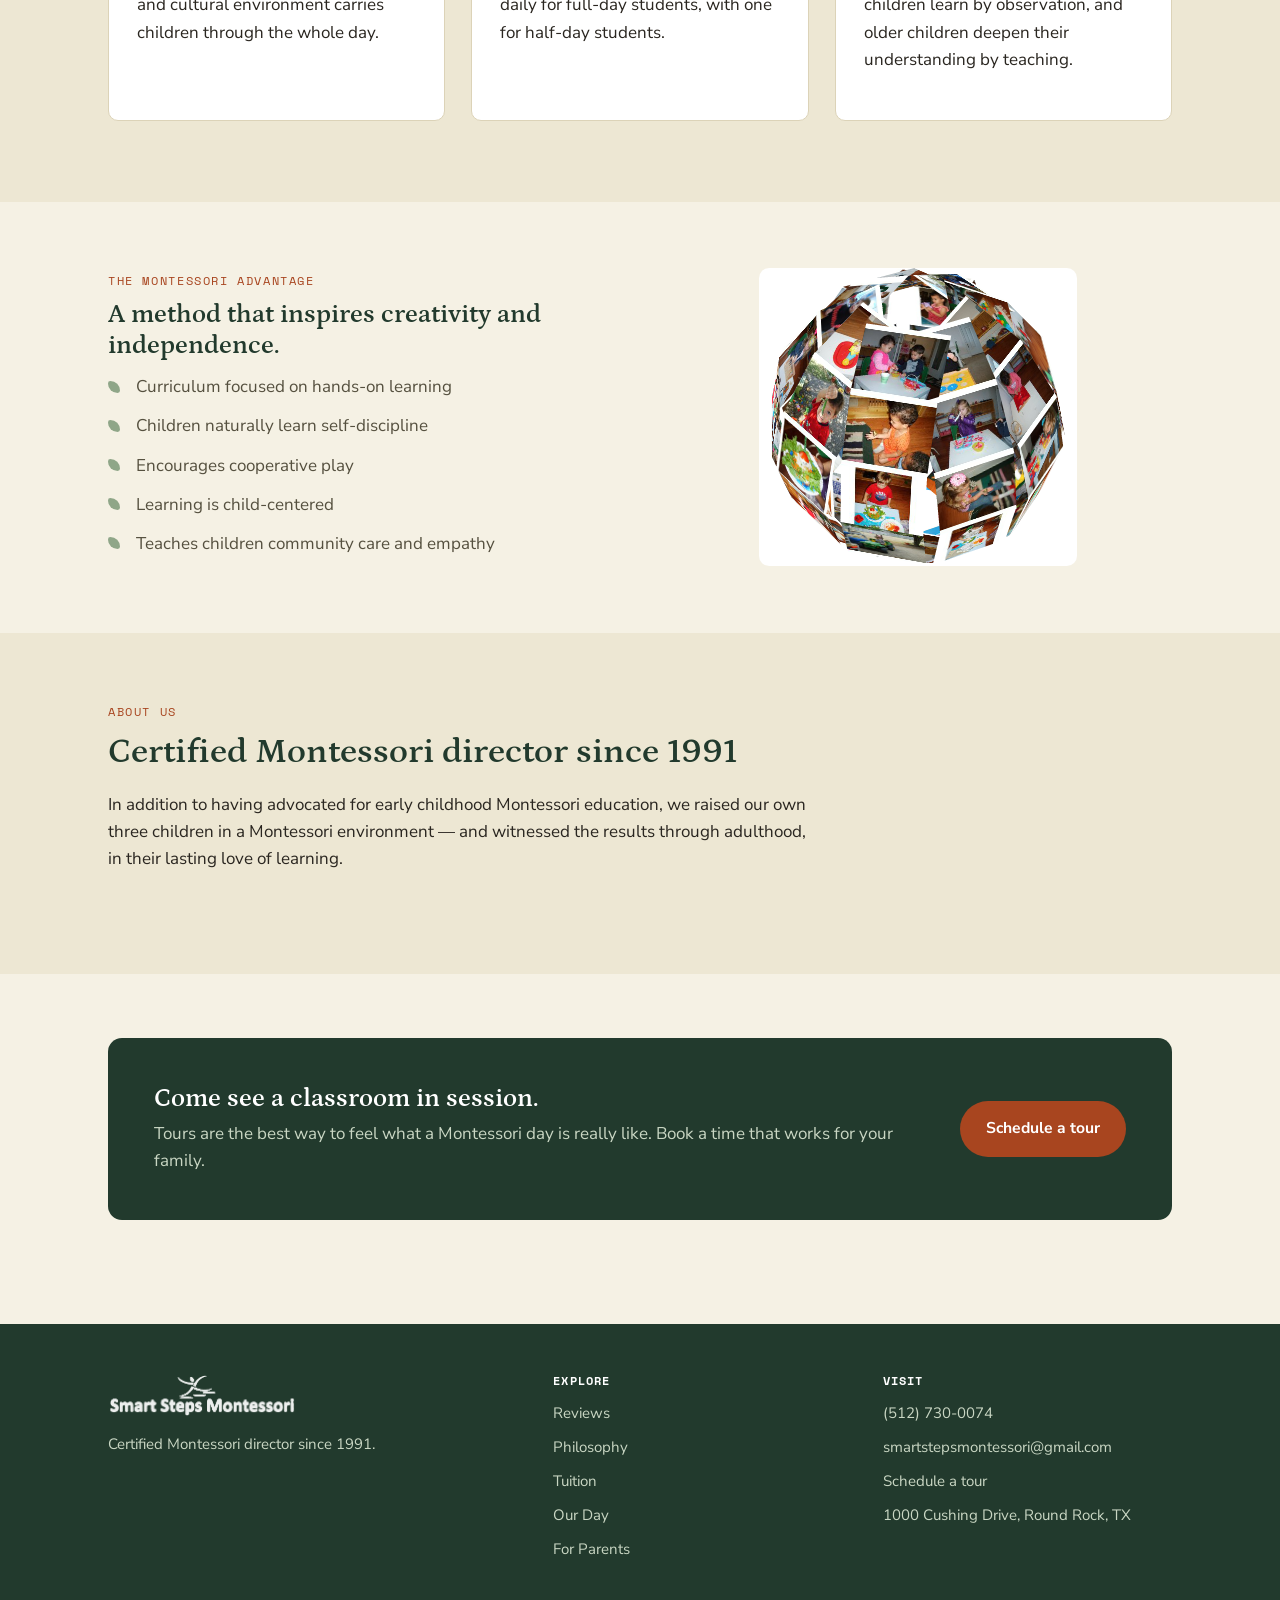
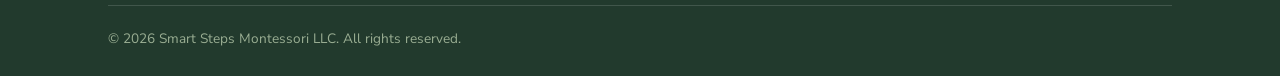
==== commit 43be24e2: "Change 'Our Montessori' links to 'Reviews'" ====
--- a/index.html
+++ b/index.html
@@ -18,7 +18,7 @@
     </a>
     <nav class="main-nav" aria-label="Primary">
       <a href="index.html" class="current">Introduction</a>
-      <a href="our-montessori.html">Our Montessori</a>
+      <a href="our-montessori.html">Reviews</a>
       <a href="philosophy.html">Philosophy</a>
       <a href="tuition.html">Tuition</a>
       <a href="calendar.html">Calendar</a>
@@ -154,7 +154,7 @@
       </div>
       <div class="footer-col">
         <h4>Explore</h4>
-        <a href="our-montessori.html">Our Montessori</a>
+        <a href="our-montessori.html">Reviews</a>
         <a href="philosophy.html">Philosophy</a>
         <a href="tuition.html">Tuition</a>
         <a href="our-day.html">Our Day</a>
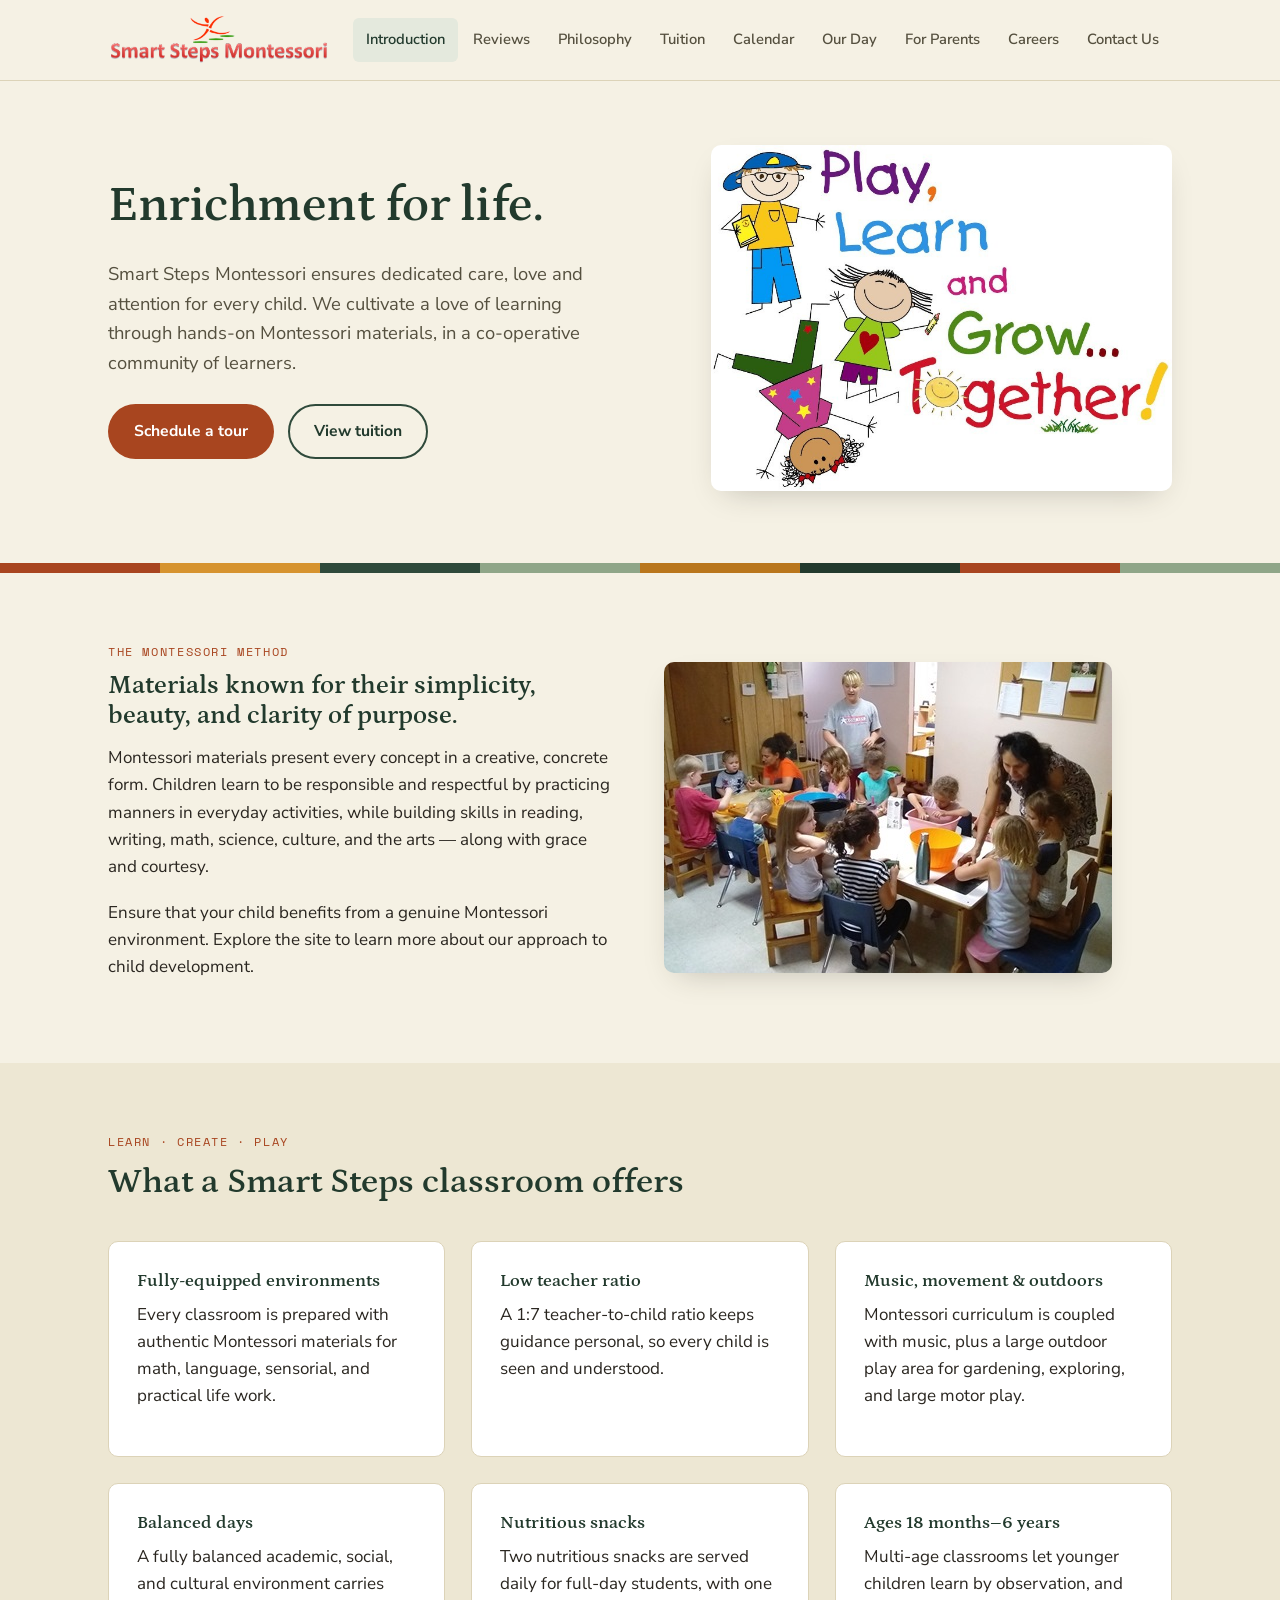
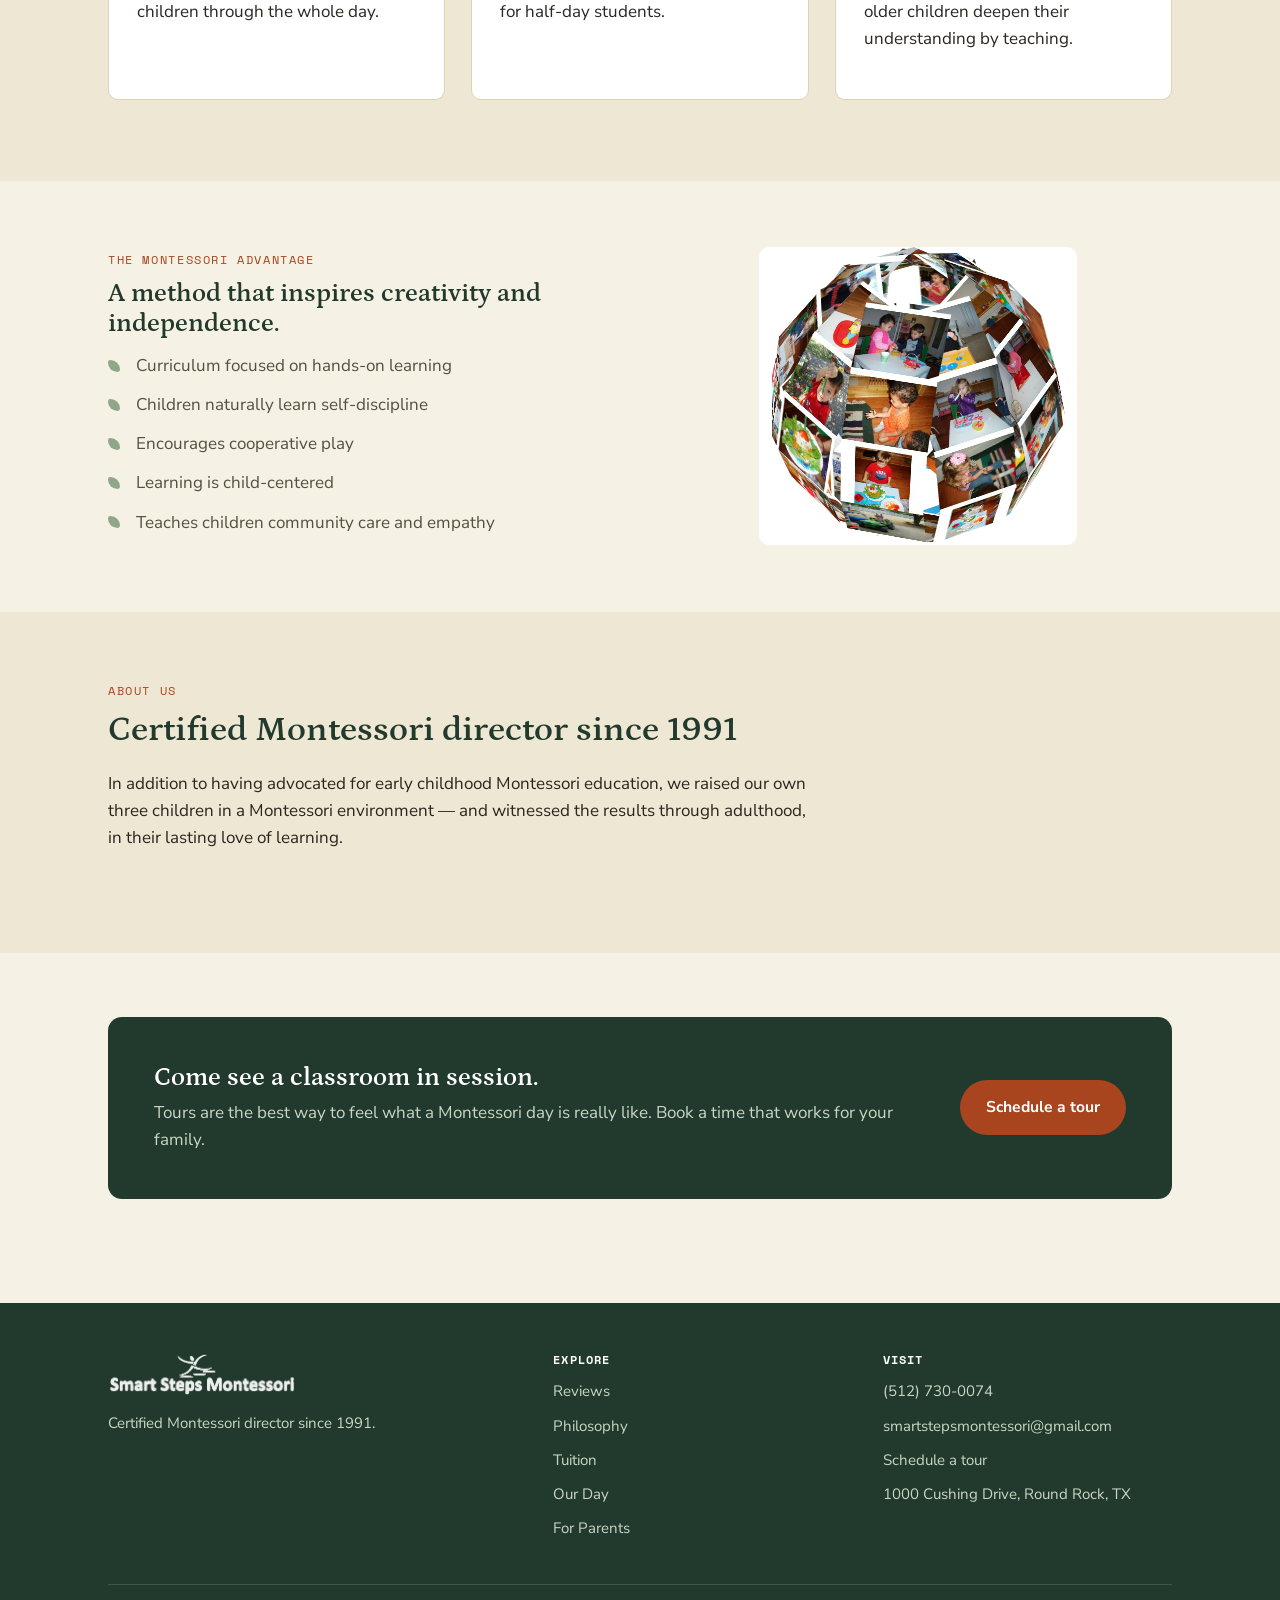
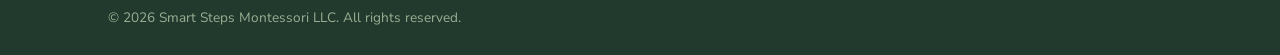
==== commit 849c5e6b: "Update image source in index.html" ====
--- a/index.html
+++ b/index.html
@@ -18,7 +18,7 @@
     </a>
     <nav class="main-nav" aria-label="Primary">
       <a href="index.html" class="current">Introduction</a>
-      <a href="our-montessori.html">Reviews</a>
+      <a href="reviews.html">Reviews</a>
       <a href="philosophy.html">Philosophy</a>
       <a href="tuition.html">Tuition</a>
       <a href="calendar.html">Calendar</a>
@@ -60,7 +60,7 @@
         <p>Ensure that your child benefits from a genuine Montessori environment. Explore the site to learn more about our approach to child development.</p>
       </div>
       <div class="split-media">
-        <img src="assets/images/classroom-shelf.jpg" alt="Shelves of Montessori practical life and sensorial materials">
+        <img src="assets/images/our-montessori.jpg" alt="Shelves of Montessori practical life and sensorial materials">
       </div>
     </div>
   </div>
@@ -154,7 +154,7 @@
       </div>
       <div class="footer-col">
         <h4>Explore</h4>
-        <a href="our-montessori.html">Reviews</a>
+        <a href="reviews.html">Reviews</a>
         <a href="philosophy.html">Philosophy</a>
         <a href="tuition.html">Tuition</a>
         <a href="our-day.html">Our Day</a>
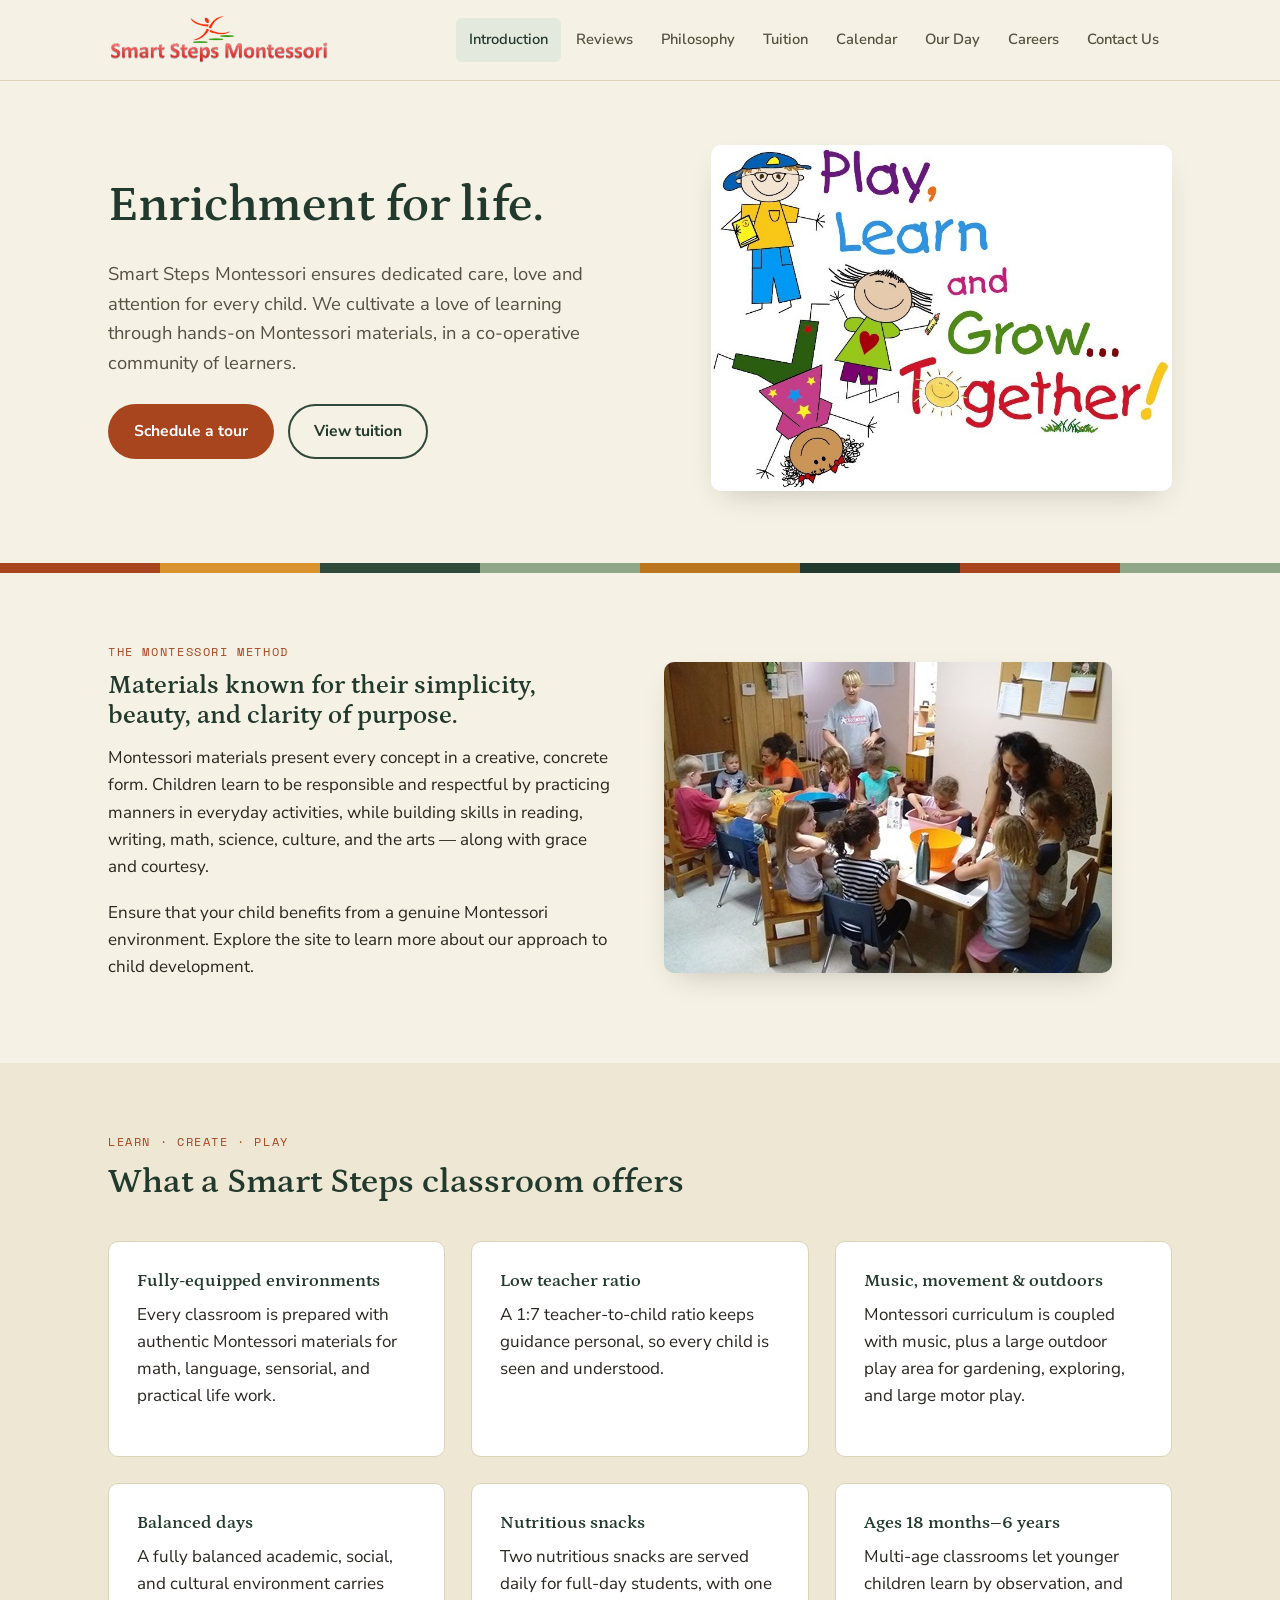
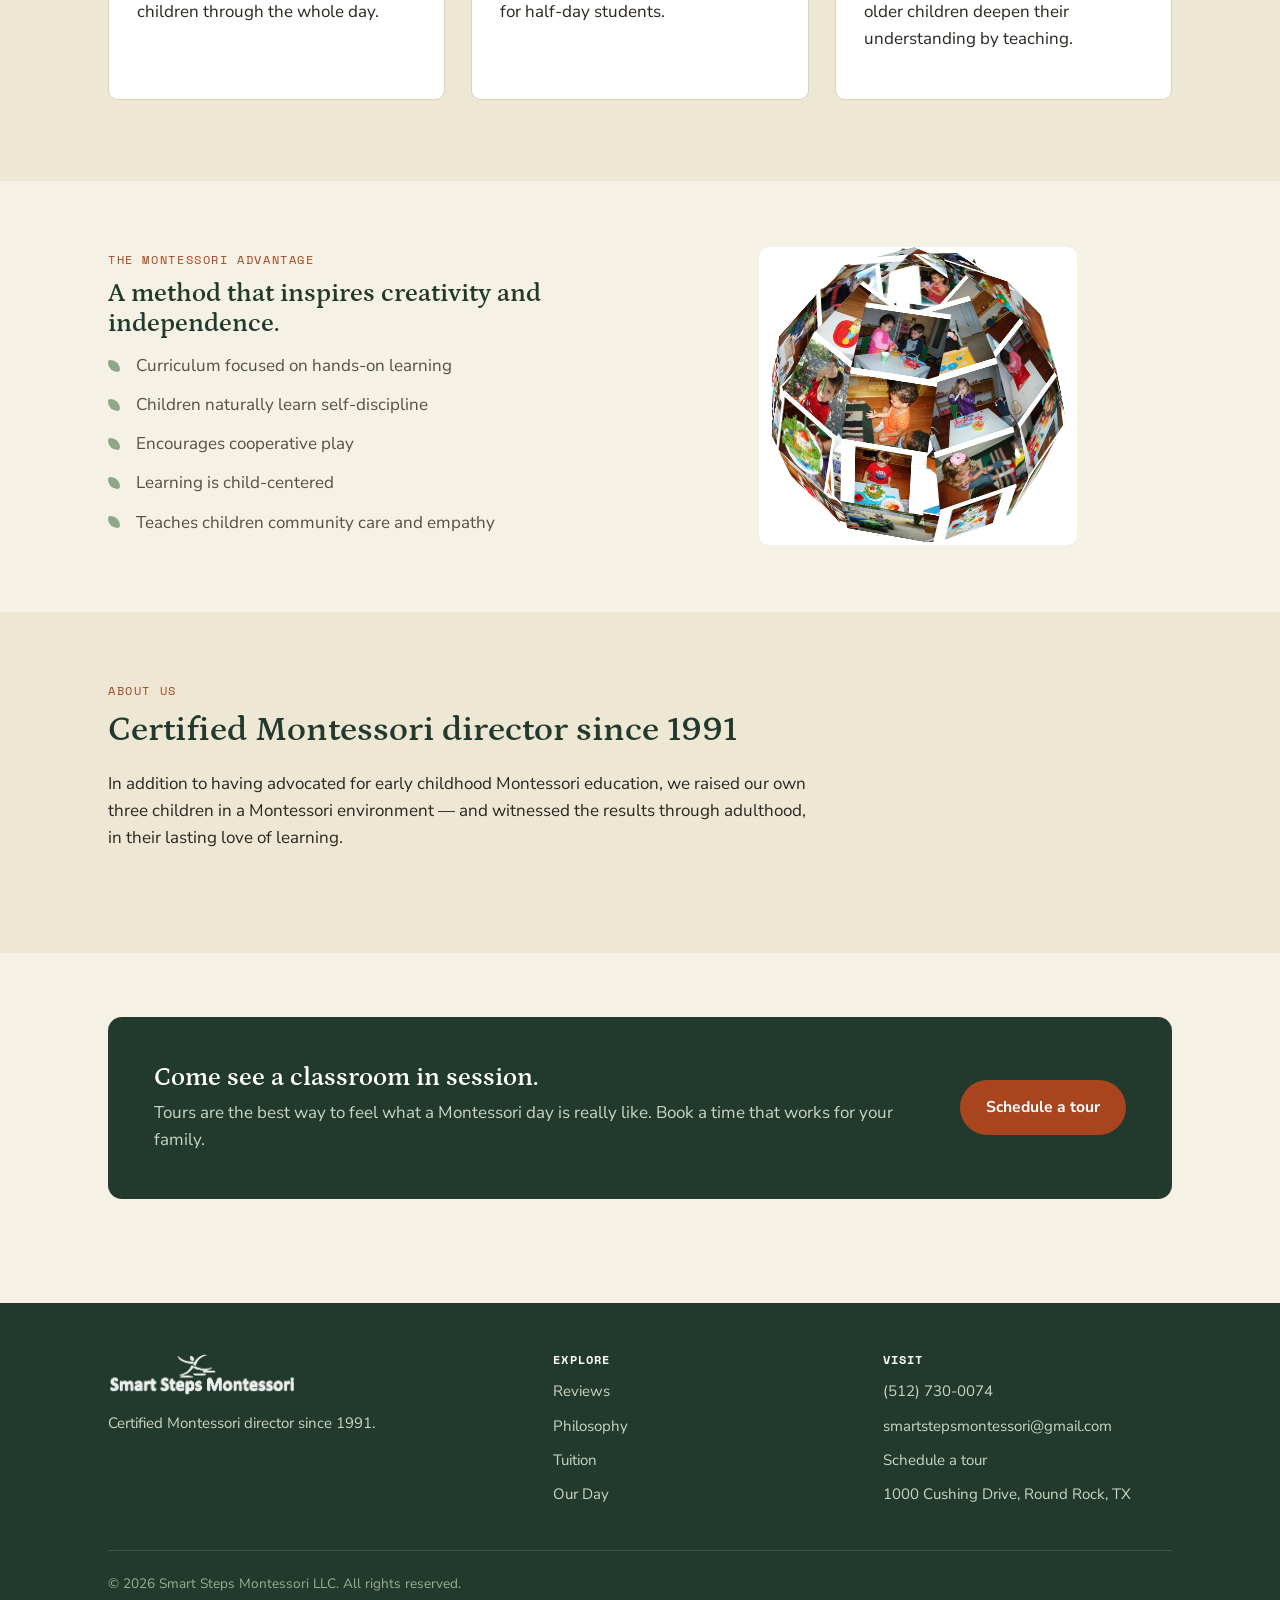
==== commit a729c58d: "Remove 'For Parents' link from navigation" ====
--- a/index.html
+++ b/index.html
@@ -23,7 +23,6 @@
       <a href="tuition.html">Tuition</a>
       <a href="calendar.html">Calendar</a>
       <a href="our-day.html">Our Day</a>
-      <a href="for-parents.html">For Parents</a>
       <a href="careers.html">Careers</a>
       <a href="contact.html">Contact Us</a>
     </nav>
@@ -158,7 +157,6 @@
         <a href="philosophy.html">Philosophy</a>
         <a href="tuition.html">Tuition</a>
         <a href="our-day.html">Our Day</a>
-        <a href="for-parents.html">For Parents</a>
       </div>
       <div class="footer-col">
         <h4>Visit</h4>
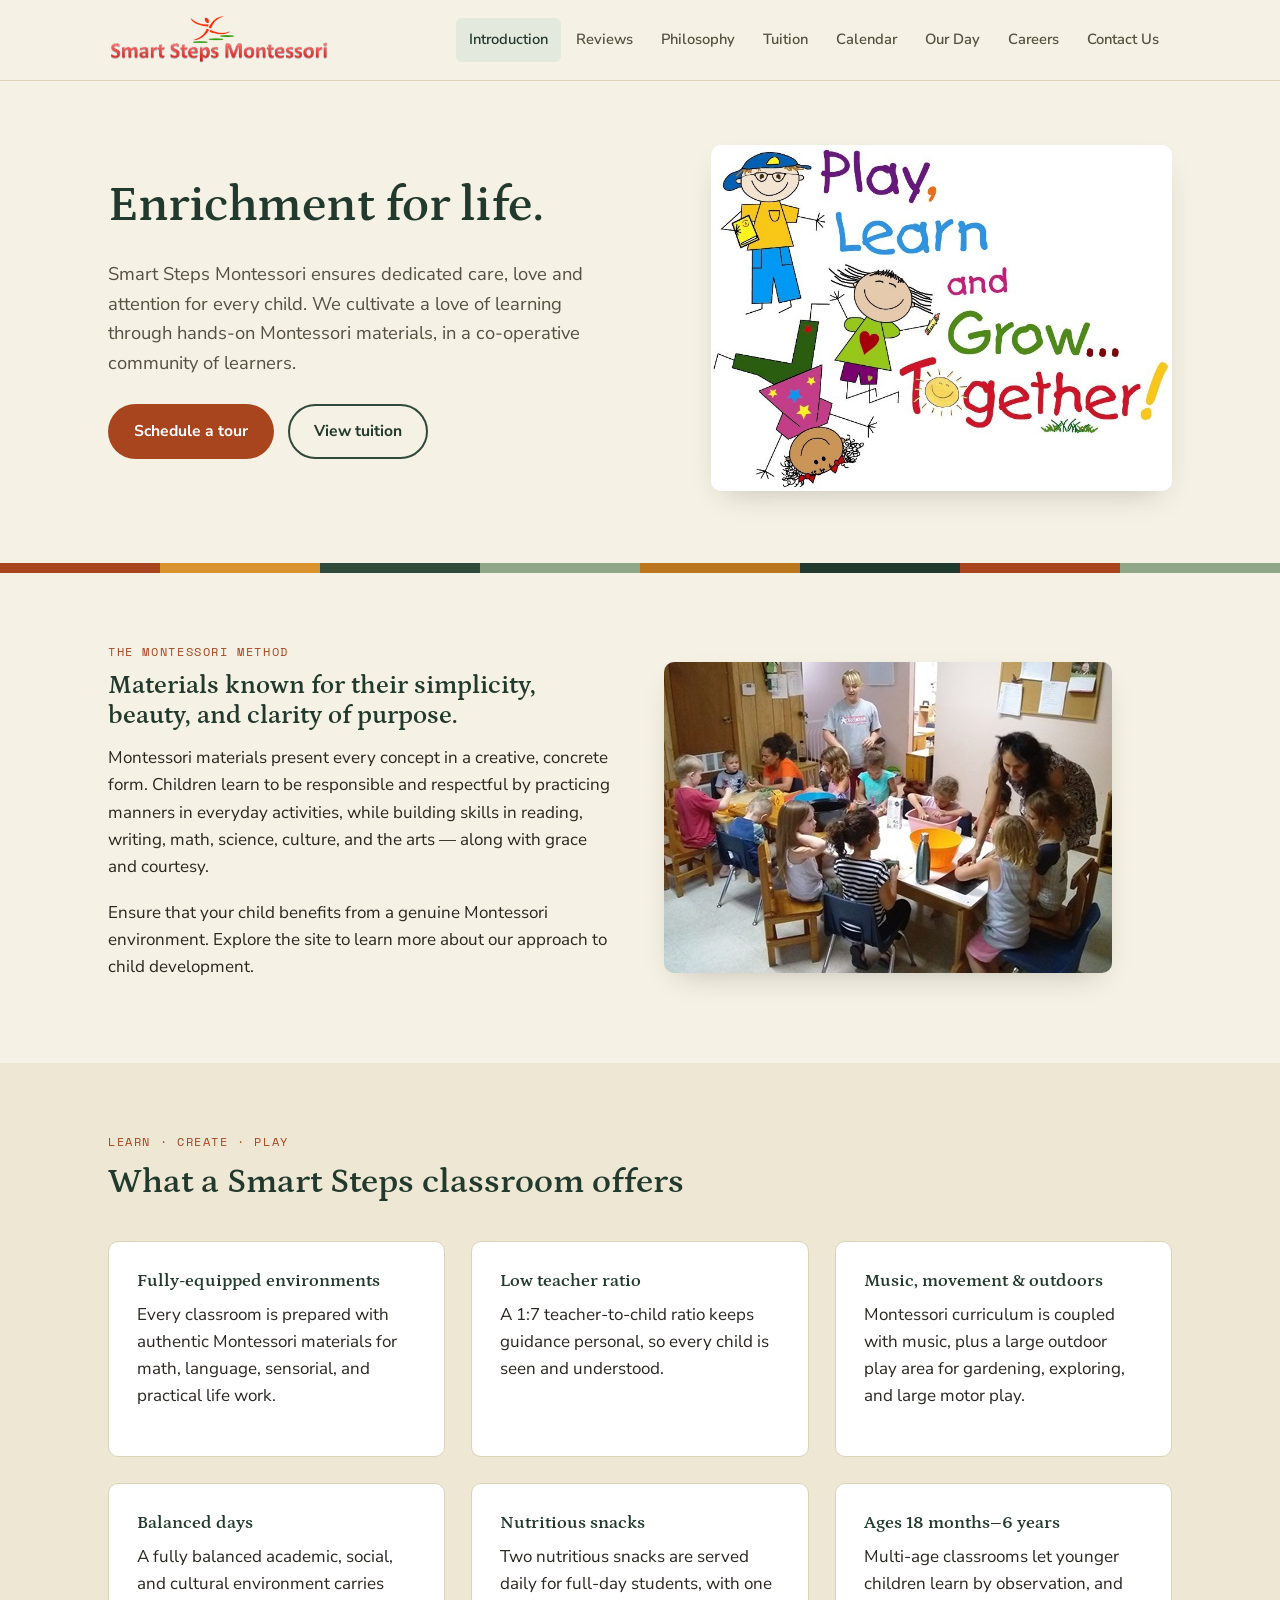
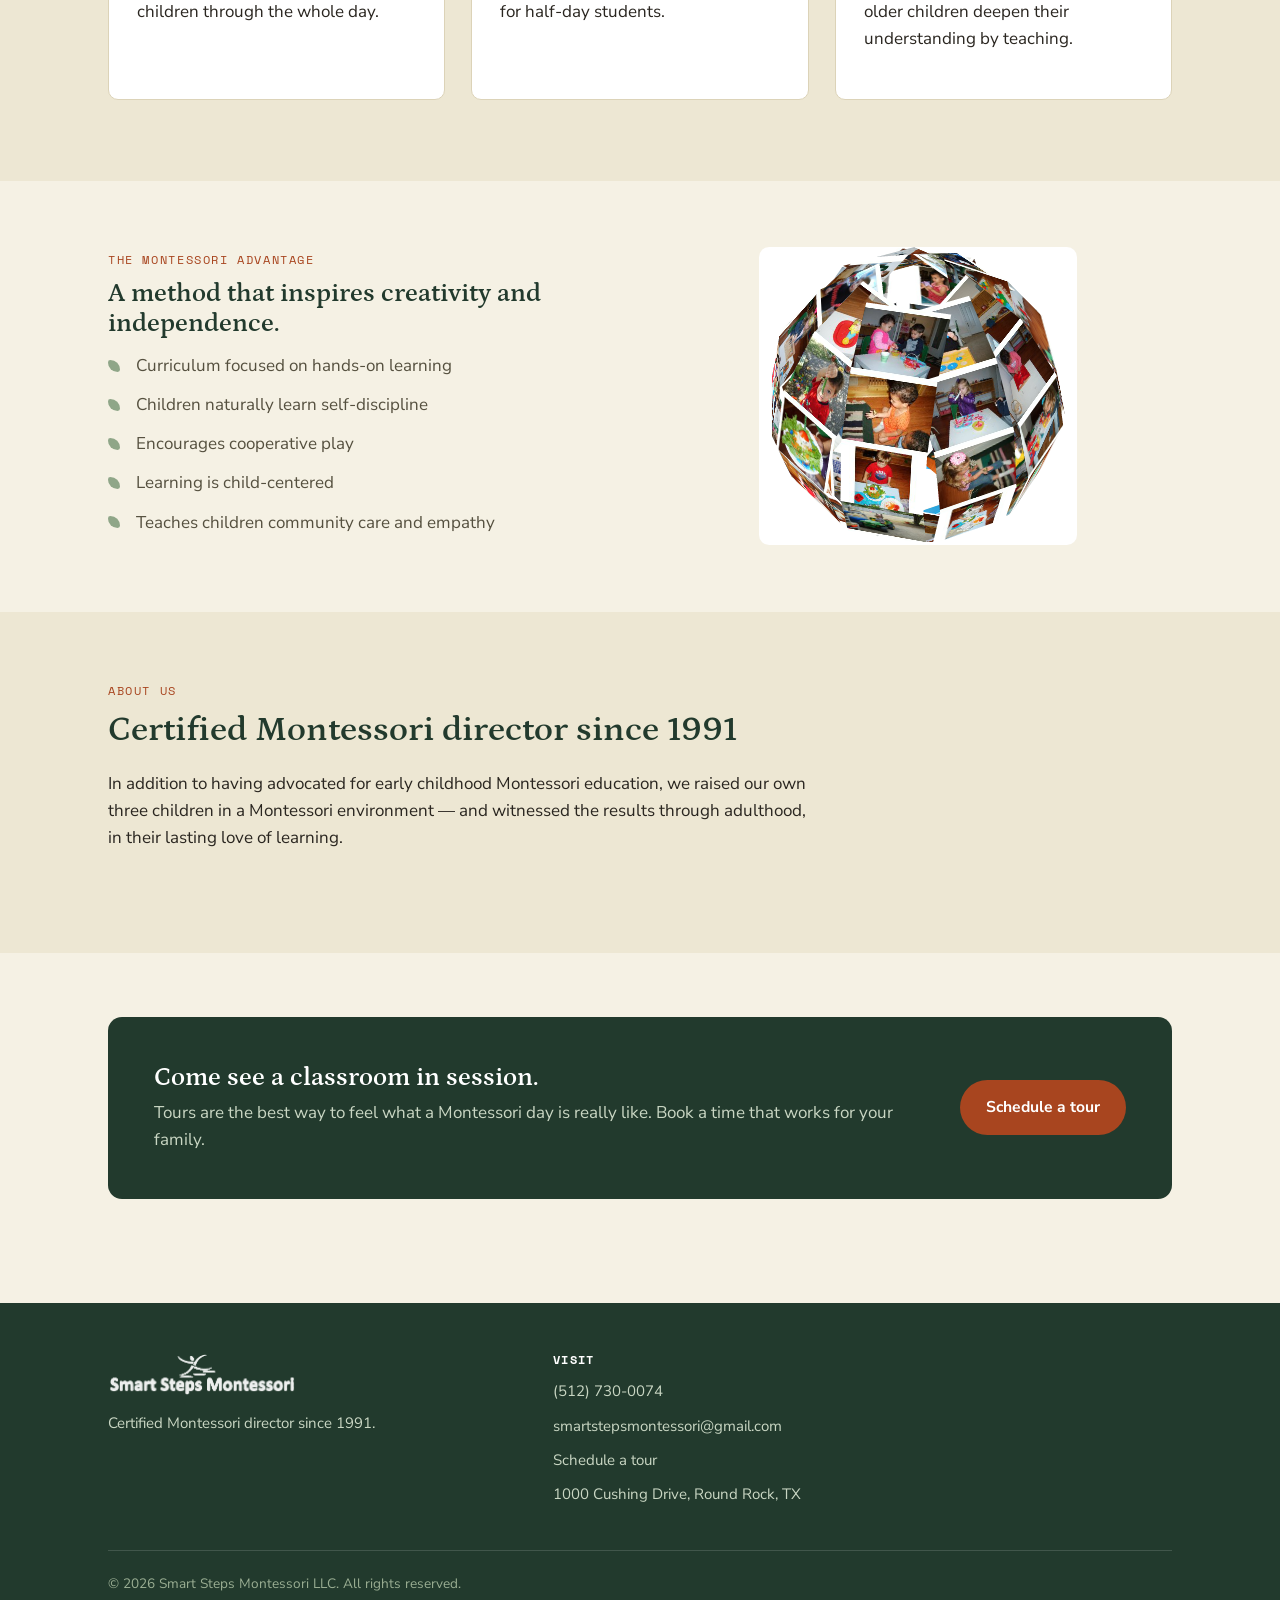
==== commit 23f0e490: "Remove Explore links from footer Removed footer links for Explore section." ====
--- a/index.html
+++ b/index.html
@@ -152,13 +152,6 @@
         <p style="max-width: 34ch; font-size: 0.94rem;">Certified Montessori director since 1991.</p>
       </div>
       <div class="footer-col">
-        <h4>Explore</h4>
-        <a href="reviews.html">Reviews</a>
-        <a href="philosophy.html">Philosophy</a>
-        <a href="tuition.html">Tuition</a>
-        <a href="our-day.html">Our Day</a>
-      </div>
-      <div class="footer-col">
         <h4>Visit</h4>
         <a href="tel:+15127300074">(512) 730-0074</a>
         <a href="mailto:smartstepsmontessori@gmail.com">smartstepsmontessori@gmail.com</a>
